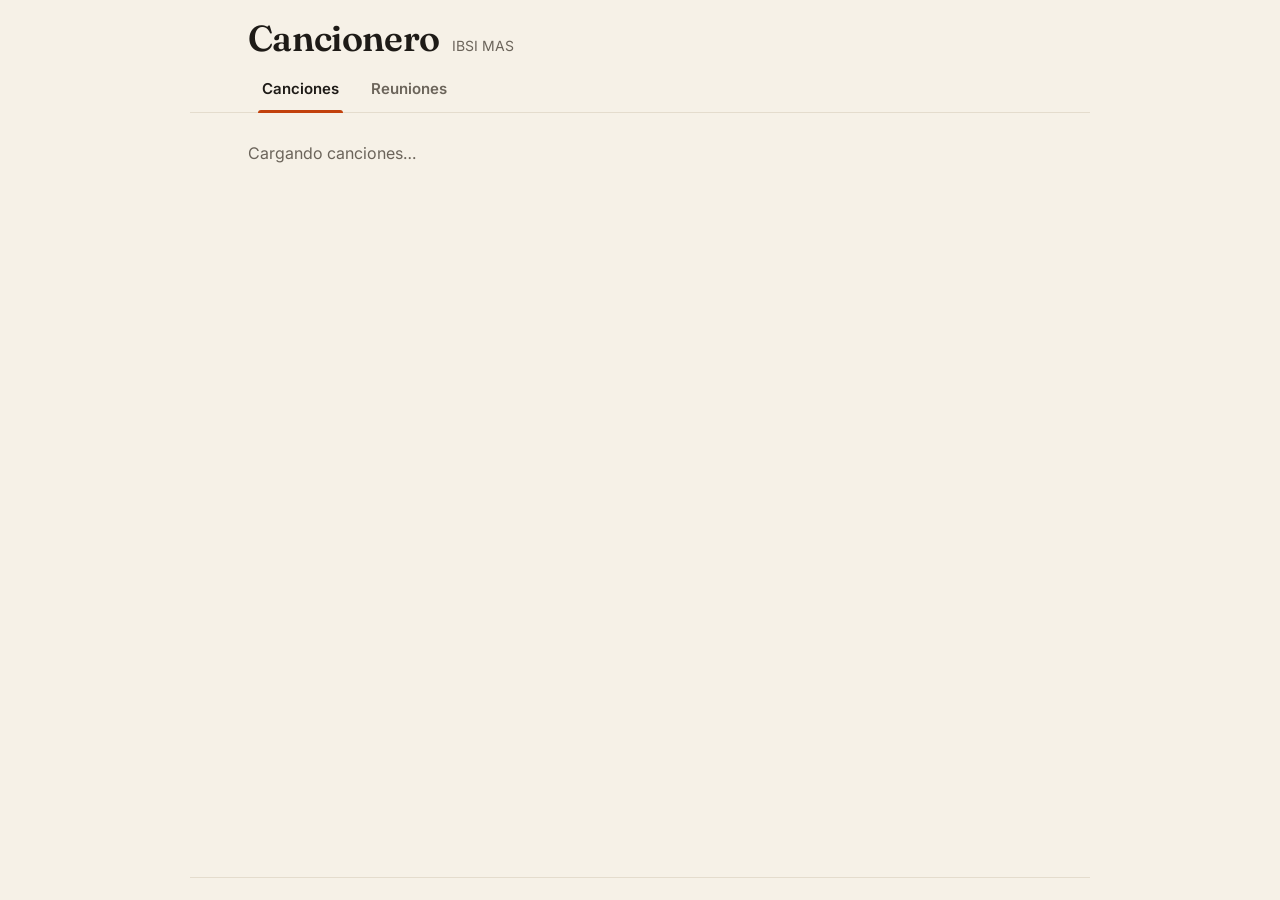
==== index.html @ 76db115d "UI del cancionero: canciones, hoja músico/cantante, reuniones, edición y partes con animaciones Co-A" ====
<!DOCTYPE html>
<html lang="es">
<head>
<meta charset="utf-8">
<meta name="viewport" content="width=device-width,initial-scale=1,viewport-fit=cover">
<title>Cancionero</title>
<meta name="description" content="Letras, acordes y reuniones del ministerio de alabanza.">
<meta name="theme-color" content="#f6f1e7" media="(prefers-color-scheme: light)">
<meta name="theme-color" content="#121722" media="(prefers-color-scheme: dark)">
<link rel="manifest" href="manifest.webmanifest">
<link rel="icon" href="icons/icon.svg" type="image/svg+xml">
<link rel="apple-touch-icon" href="icons/icon-192.png">
<link rel="preconnect" href="https://fonts.googleapis.com">
<link rel="preconnect" href="https://fonts.gstatic.com" crossorigin>
<link href="https://fonts.googleapis.com/css2?family=Fraunces:opsz,wght@9..144,500;9..144,600&family=Inter:wght@400;500;600;700&family=JetBrains+Mono:wght@500;700&display=swap" rel="stylesheet">
<link rel="stylesheet" href="css/app.css">
</head>
<body data-screen="c">
<header class="top">
  <h1>Cancionero</h1>
  <span class="church">IBSI MAS</span>
</header>
<nav class="tabs" id="tabs" aria-label="Secciones">
  <button type="button" data-t="c" class="on">Canciones</button>
  <button type="button" data-t="r">Reuniones</button>
</nav>
<main id="app" aria-live="polite"><p class="loading">Cargando canciones…</p></main>
<footer class="status" id="status" role="status"></footer>
<div class="toast" id="toast" role="alert" hidden></div>
<script type="module" src="js/app.js"></script>
</body>
</html>
---- css/app.css ----
/* Cancionero — papel cálido / noche azul tinta.
   Acordes en azul, secciones en naranja. Fraunces títulos, Inter texto, JetBrains Mono para tonos y cifrados.
   Elemento distintivo: el "sello de tono" de la cabecera, como el recuadro de tonalidad de la hoja del atril. */
:root {
  color-scheme: light;
  --bg: #f6f1e7; --card: #fffdf8; --ink: #1e1b17; --mute: #6b645a; --line: #e4dccd;
  --ch: #1f4fbf; --ch-soft: #e3eafb; --acc: #c2410c; --acc-soft: #fbe7dc; --danger: #b42318;
  --r-sm: 8px; --r: 12px;
  --gut: max(4.5vw, 16px);
  --ease: cubic-bezier(.2, .7, .2, 1);
}
@media (prefers-color-scheme: dark) {
  :root:not([data-theme="light"]) {
    color-scheme: dark;
    --bg: #121722; --card: #1a2130; --ink: #ebe6dc; --mute: #9aa3b2; --line: #2a3346;
    --ch: #86b4ff; --ch-soft: #1f2b45; --acc: #ff9a5c; --acc-soft: #3a2619; --danger: #ff6b5e;
  }
}
:root[data-theme="dark"] {
  color-scheme: dark;
  --bg: #121722; --card: #1a2130; --ink: #ebe6dc; --mute: #9aa3b2; --line: #2a3346;
  --ch: #86b4ff; --ch-soft: #1f2b45; --acc: #ff9a5c; --acc-soft: #3a2619; --danger: #ff6b5e;
}

* { box-sizing: border-box; min-width: 0; }
html { -webkit-text-size-adjust: 100%; }
body { margin: 0; background: var(--bg); color: var(--ink); font: 16px/1.5 Inter, system-ui, sans-serif; overflow-x: clip; min-height: 100dvh; display: flex; flex-direction: column; }
[hidden] { display: none !important; }
button, input, select { font: inherit; color: inherit; }
button { cursor: pointer; }
button:disabled { opacity: .38; cursor: default; }
:focus-visible { outline: 3px solid var(--acc); outline-offset: 2px; border-radius: 4px; }

/* ---------- Encabezado y pestañas ---------- */
.top { display: flex; align-items: baseline; gap: 12px; padding: 20px var(--gut) 4px; max-width: 900px; width: 100%; margin: 0 auto; }
.top h1 { font: 600 clamp(26px, 5vw, 36px)/1.05 Fraunces, Georgia, serif; margin: 0; letter-spacing: -.01em; }
.church { color: var(--mute); font-size: 14px; }
body:not([data-screen="c"]):not([data-screen="r"]) .top { display: none; }

.tabs { display: flex; gap: 4px; padding: 0 var(--gut); max-width: 900px; width: 100%; margin: 4px auto 0; border-bottom: 1px solid var(--line); view-transition-name: tabs; }
.tabs button { position: relative; font-weight: 600; font-size: 15px; padding: 12px 14px; min-height: 44px; border: 0; background: none; color: var(--mute); }
.tabs button::after { content: ""; position: absolute; left: 10px; right: 10px; bottom: -1px; height: 3px; border-radius: 3px 3px 0 0; background: var(--acc); transform: scaleX(0); transition: transform .22s var(--ease); }
.tabs button.on { color: var(--ink); }
.tabs button.on::after { transform: scaleX(1); }

main { flex: 1; width: 100%; max-width: 900px; margin: 0 auto; padding: 12px var(--gut) 40px; view-transition-name: main; }
.loading { color: var(--mute); }

/* ---------- Listas ---------- */
.searchbox { position: sticky; top: 0; z-index: 2; padding: 8px 0; background: var(--bg); }
input[type=search] { width: 100%; font-size: 16px; padding: 12px 14px; border: 1px solid var(--line); border-radius: 10px; background: var(--card); }
input[type=search]::placeholder { color: var(--mute); }
.list { list-style: none; padding: 0; margin: 8px 0; }
.row { all: unset; box-sizing: border-box; cursor: pointer; display: flex; align-items: center; gap: 12px; width: 100%; padding: 13px 4px; min-height: 56px; border-bottom: 1px solid var(--line); transition: background-color .15s; }
.row:hover { background: color-mix(in srgb, var(--card) 70%, transparent); }
.row:focus-visible { outline: 3px solid var(--acc); outline-offset: -3px; }
.row-main { flex: 1; display: grid; }
.row b { font-weight: 600; }
.row small { color: var(--mute); font-size: 13px; overflow: hidden; text-overflow: ellipsis; white-space: nowrap; }
.key { font: 700 15px "JetBrains Mono", ui-monospace, monospace; color: var(--ch); white-space: nowrap; }
.key.date { font-weight: 500; font-size: 13.5px; color: var(--mute); }
.num { flex: none; display: inline-grid; place-items: center; width: 26px; height: 26px; border-radius: 50%; background: var(--acc-soft); color: var(--acc); font: 700 13px Inter, sans-serif; margin-right: 8px; }
.empty { color: var(--mute); padding: 16px 4px; }
.note, .hint { color: var(--mute); font-size: 13px; }
.note { margin-top: 24px; }

/* ---------- Cabecera de canción y sello de tono ---------- */
.back { display: inline-flex; align-items: center; min-height: 44px; color: var(--acc); font-weight: 600; text-decoration: none; }
.songhead { display: flex; align-items: flex-start; gap: 16px; justify-content: space-between; margin: 2px 0 12px; }
.title { font: 600 clamp(24px, 4.6vw, 34px)/1.1 Fraunces, Georgia, serif; margin: 4px 0 4px; letter-spacing: -.01em; text-wrap: balance; }
.meta { color: var(--mute); font-size: 14px; margin: 0 0 4px; }
.meta b { color: var(--ink); font-weight: 600; }
.stamp { flex: none; display: grid; justify-items: center; align-content: center; min-width: 64px; padding: 6px 10px 5px; border: 2px solid var(--ch); border-radius: 10px; color: var(--ch); background: var(--ch-soft); view-transition-name: stamp; }
.stamp-k { font: 600 30px/1 Fraunces, Georgia, serif; font-variant-numeric: lining-nums; }
.stamp-l { font-size: 11px; font-weight: 600; margin-top: 2px; opacity: .85; }

.ask { margin: 18px 0 6px; font-weight: 500; }
.mode { display: grid; grid-template-columns: 1fr 1fr; gap: 12px; margin: 8px 0 18px; }
.mode button { display: grid; gap: 4px; text-align: left; padding: 20px 16px; min-height: 92px; border-radius: var(--r); border: 1px solid var(--line); background: var(--card); transition: border-color .15s, transform .12s var(--ease); }
.mode button:hover { border-color: var(--acc); }
.mode button:active { transform: scale(.98); }
.mode-t { font: 600 20px Fraunces, Georgia, serif; }
.mode small { color: var(--mute); font-size: 13px; }

.hist { display: grid; gap: 6px; padding: 12px 14px; background: var(--card); border: 1px solid var(--line); border-radius: 10px; font-size: 15px; }
.hist.empty { color: var(--mute); font-size: 14px; }
.hist-row > span:first-child, .hist label > span { color: var(--mute); font-size: 13px; margin-right: 6px; }
.hist .pp { display: flex; flex-wrap: wrap; gap: 8px; align-items: center; padding-top: 8px; border-top: 1px solid var(--line); }
.hist select { padding: 8px; border: 1px solid var(--line); border-radius: var(--r-sm); background: var(--bg); min-height: 40px; }
.kc { color: var(--ch); font-family: "JetBrains Mono", monospace; }
.sub { color: var(--mute); font-size: 13px; }

/* ---------- Controles compactos (una fila, no fijos) ---------- */
.ctl { display: flex; gap: 3px; align-items: center; flex-wrap: nowrap; overflow-x: auto; margin: 0 0 14px; padding: 2px 0; scrollbar-width: none; }
.ctl::-webkit-scrollbar { display: none; }
.ctl button { flex: none; font-weight: 600; font-size: 12.5px; height: 36px; min-width: 34px; padding: 0 6px; border-radius: var(--r-sm); border: 1px solid var(--line); background: var(--card); transition: background-color .12s, transform .1s; }
.ctl button:active:not(:disabled) { transform: scale(.94); background: var(--ch-soft); }
.ctl .now { flex: none; font: 700 15px "JetBrains Mono", monospace; color: var(--ch); min-width: 32px; text-align: center; }
.ctl .sp { flex: 1 0 2px; }

/* ---------- Hoja ---------- */
.lines { font-family: "JetBrains Mono", ui-monospace, monospace; font-size: var(--fs, 16px); line-height: 1.35; overflow-x: auto; padding-bottom: 8px; }
.lines div { white-space: pre; min-height: 1.35em; }
.lines .ch, .lines .mix { color: var(--ch); font-weight: 700; }
.lines .pair { white-space: normal; display: flex; flex-wrap: nowrap; align-items: flex-end; font-family: Inter, system-ui, sans-serif; margin-bottom: .15em; }
.lines.wrap .pair { flex-wrap: wrap; }
.lines .w { display: inline-flex; align-items: flex-end; white-space: pre; }
.lines .sg { display: inline-flex; flex-direction: column; white-space: pre; }
.lines .sg b { color: var(--ch); font-weight: 700; min-height: 1.3em; font-size: .95em; width: 0; overflow: visible; white-space: nowrap; }
.lines .sg > span { min-height: 1.35em; }
.lines .mix.at { font-family: Inter, system-ui, sans-serif; white-space: pre-wrap; }
.lines .sec { font-family: Inter, sans-serif; font-weight: 600; color: var(--acc); margin-top: .8em; font-size: .85em; }
.lines .sec:first-child { margin-top: 0; }
.lines .gap { min-height: .4em; }
.lines.singer { font-family: Inter, system-ui, sans-serif; line-height: 1.5; }
.lines.singer div { white-space: pre-wrap; }
.lines.singer .sec { font-size: .7em; margin-top: 1em; }
.lines.singer.measure div { white-space: pre; width: max-content; }

/* Anterior / Siguiente */
.snav { display: grid; grid-template-columns: 1fr 1fr; gap: 10px; margin: 32px 0 8px; }
.snav button { display: grid; gap: 2px; align-content: center; text-align: left; padding: 14px; min-height: 72px; border-radius: var(--r); border: 1px solid var(--line); background: var(--card); font-weight: 600; transition: transform .12s var(--ease), border-color .15s; }
.snav button:active { transform: scale(.98); }
.snav small { font-size: 13px; font-weight: 500; color: var(--mute); }
.snav .nx { text-align: right; border-color: var(--acc); }
.snav .nx small { color: var(--acc); }

/* ---------- Botones y formularios ---------- */
.primary { font-weight: 600; font-size: 15px; min-height: 44px; padding: 0 18px; border-radius: 10px; border: 0; background: var(--acc); color: #fff; margin: 12px 0; transition: transform .1s, filter .15s; }
:root[data-theme="dark"] .primary { color: #1a1206; }
@media (prefers-color-scheme: dark) { :root:not([data-theme="light"]) .primary { color: #1a1206; } }
.primary:active { transform: scale(.98); }
.danger { font-weight: 600; font-size: 14px; min-height: 40px; padding: 0 12px; border-radius: var(--r-sm); border: 0; background: var(--danger); color: #fff; }
.err { color: var(--danger); font-size: 14px; margin: 0; }
.err:empty { display: none; }

.form { display: grid; gap: 12px; max-width: 480px; margin: 14px 0; }
.form label { display: grid; gap: 4px; font-size: 14px; color: var(--mute); }
.form input, .form select, .edr select { font-size: 16px; padding: 10px; min-height: 44px; border: 1px solid var(--line); border-radius: var(--r-sm); background: var(--card); color: var(--ink); }
.form > button:not(.primary) { font-weight: 600; font-size: 14px; min-height: 44px; border-radius: var(--r-sm); border: 1px solid var(--line); background: var(--card); }
.newp { display: flex; gap: 4px; align-items: center; }
.newp input { font-size: 16px; padding: 9px; min-height: 44px; border: 1px solid var(--line); border-radius: var(--r-sm); background: var(--card); width: 160px; }
.newp button { font-weight: 600; font-size: 13px; height: 44px; min-width: 44px; border-radius: var(--r-sm); border: 1px solid var(--line); background: var(--card); }

.askf { display: flex; gap: 8px; flex-wrap: wrap; align-items: center; margin: 4px 0 10px; padding: 10px 12px; border: 1px solid var(--line); border-radius: 10px; background: var(--card); }
.askf input { font-size: 16px; padding: 8px 10px; min-height: 40px; border: 1px solid var(--line); border-radius: var(--r-sm); background: var(--bg); width: 170px; letter-spacing: .3em; }
.askf .primary { margin: 0; min-height: 40px; }
.askf button:not(.primary):not(.danger) { font-weight: 600; font-size: 14px; min-height: 40px; padding: 0 12px; border-radius: var(--r-sm); border: 1px solid var(--line); background: var(--bg); }
.askf.confirm { border-color: var(--danger); }

/* ---------- Edición ---------- */
.list li.ed { padding: 12px 4px; border-bottom: 1px solid var(--line); }
.edh { display: flex; justify-content: space-between; align-items: center; gap: 8px; }
.edh > b { display: flex; align-items: center; }
.tools { flex: none; display: flex; align-items: center; gap: 3px; }
.tools button { font-weight: 600; font-size: 13px; height: 36px; min-width: 36px; padding: 0 6px; border-radius: var(--r-sm); border: 1px solid var(--line); background: var(--card); }
.repc { display: inline-flex; align-items: center; margin-right: 4px; }
.rep { display: inline-block; min-width: 30px; text-align: center; font-weight: 700; font-size: 14px; color: var(--ch); }
.edr { display: flex; gap: 10px; flex-wrap: wrap; align-items: end; margin-top: 8px; }
.edr label { display: grid; gap: 2px; font-size: 12px; color: var(--mute); }
.edr > button { font-weight: 600; font-size: 14px; min-height: 44px; padding: 0 12px; border-radius: var(--r-sm); border: 1px solid var(--line); background: var(--card); }
.sugg { margin: -6px 0 0; border: 1px solid var(--line); border-radius: 10px; background: var(--card); padding: 0 10px; }
.sugg:empty { display: none; }
.sugg li:last-child .row { border-bottom: 0; }

.pv { all: unset; box-sizing: border-box; cursor: pointer; display: grid; gap: 2px; flex: 1; min-height: 40px; padding: 2px 0; }
.pv small { color: var(--mute); font-size: 13px; white-space: nowrap; overflow: hidden; text-overflow: ellipsis; }
.pv b::after { content: " ▾"; color: var(--mute); font-size: .8em; display: inline-block; transition: transform .2s var(--ease); }
li.open .pv b::after { transform: rotate(180deg); }
.pvb { overflow: hidden; }
.pvb-in { margin-top: 8px; padding: 8px 10px; border-left: 3px solid var(--acc); background: var(--card); border-radius: 0 8px 8px 0; font-size: 14px; line-height: 1.45; }
@media (max-width: 520px) {
  .parts .edh { flex-wrap: wrap; }
  .parts .pv { flex-basis: 100%; }
  .parts .tools { width: 100%; justify-content: flex-end; }
}

/* ---------- Línea de estado ---------- */
.status { display: flex; align-items: center; gap: 8px; flex-wrap: wrap; width: 100%; max-width: 900px; margin: 0 auto; padding: 10px var(--gut) calc(12px + env(safe-area-inset-bottom)); color: var(--mute); font-size: 13px; border-top: 1px solid var(--line); }
.status .dot { width: 8px; height: 8px; border-radius: 50%; background: #2f9e5b; }
.status[data-online="false"] .dot { background: var(--acc); }
.status button { font-weight: 600; font-size: 13px; min-height: 34px; padding: 0 10px; border-radius: var(--r-sm); border: 1px solid var(--line); background: var(--card); }
.status .demo { margin-left: auto; padding: 2px 8px; border-radius: 99px; background: var(--acc-soft); color: var(--acc); font-weight: 600; font-size: 12px; }

.toast { position: fixed; left: 50%; bottom: calc(20px + env(safe-area-inset-bottom)); transform: translateX(-50%); max-width: calc(100% - 32px); padding: 10px 16px; border-radius: 10px; background: var(--ink); color: var(--bg); font-size: 14px; z-index: 10; }

/* ---------- Transiciones entre pantallas ---------- */
@keyframes in-fwd  { from { opacity: 0; transform: translateX(24px); } }
@keyframes out-fwd { to   { opacity: 0; transform: translateX(-24px); } }
@keyframes in-back { from { opacity: 0; transform: translateX(-24px); } }
@keyframes out-back{ to   { opacity: 0; transform: translateX(24px); } }
::view-transition-old(main) { animation: out-fwd .16s ease-in both; }
::view-transition-new(main) { animation: in-fwd .26s var(--ease) both; }
:root[data-dir="back"]::view-transition-old(main) { animation-name: out-back; }
:root[data-dir="back"]::view-transition-new(main) { animation-name: in-back; }
::view-transition-group(stamp) { animation-duration: .3s; animation-timing-function: var(--ease); }

@media (prefers-reduced-motion: reduce) {
  *, *::before, *::after { transition: none !important; animation: none !important; }
  ::view-transition-group(*), ::view-transition-old(*), ::view-transition-new(*) { animation: none !important; }
}
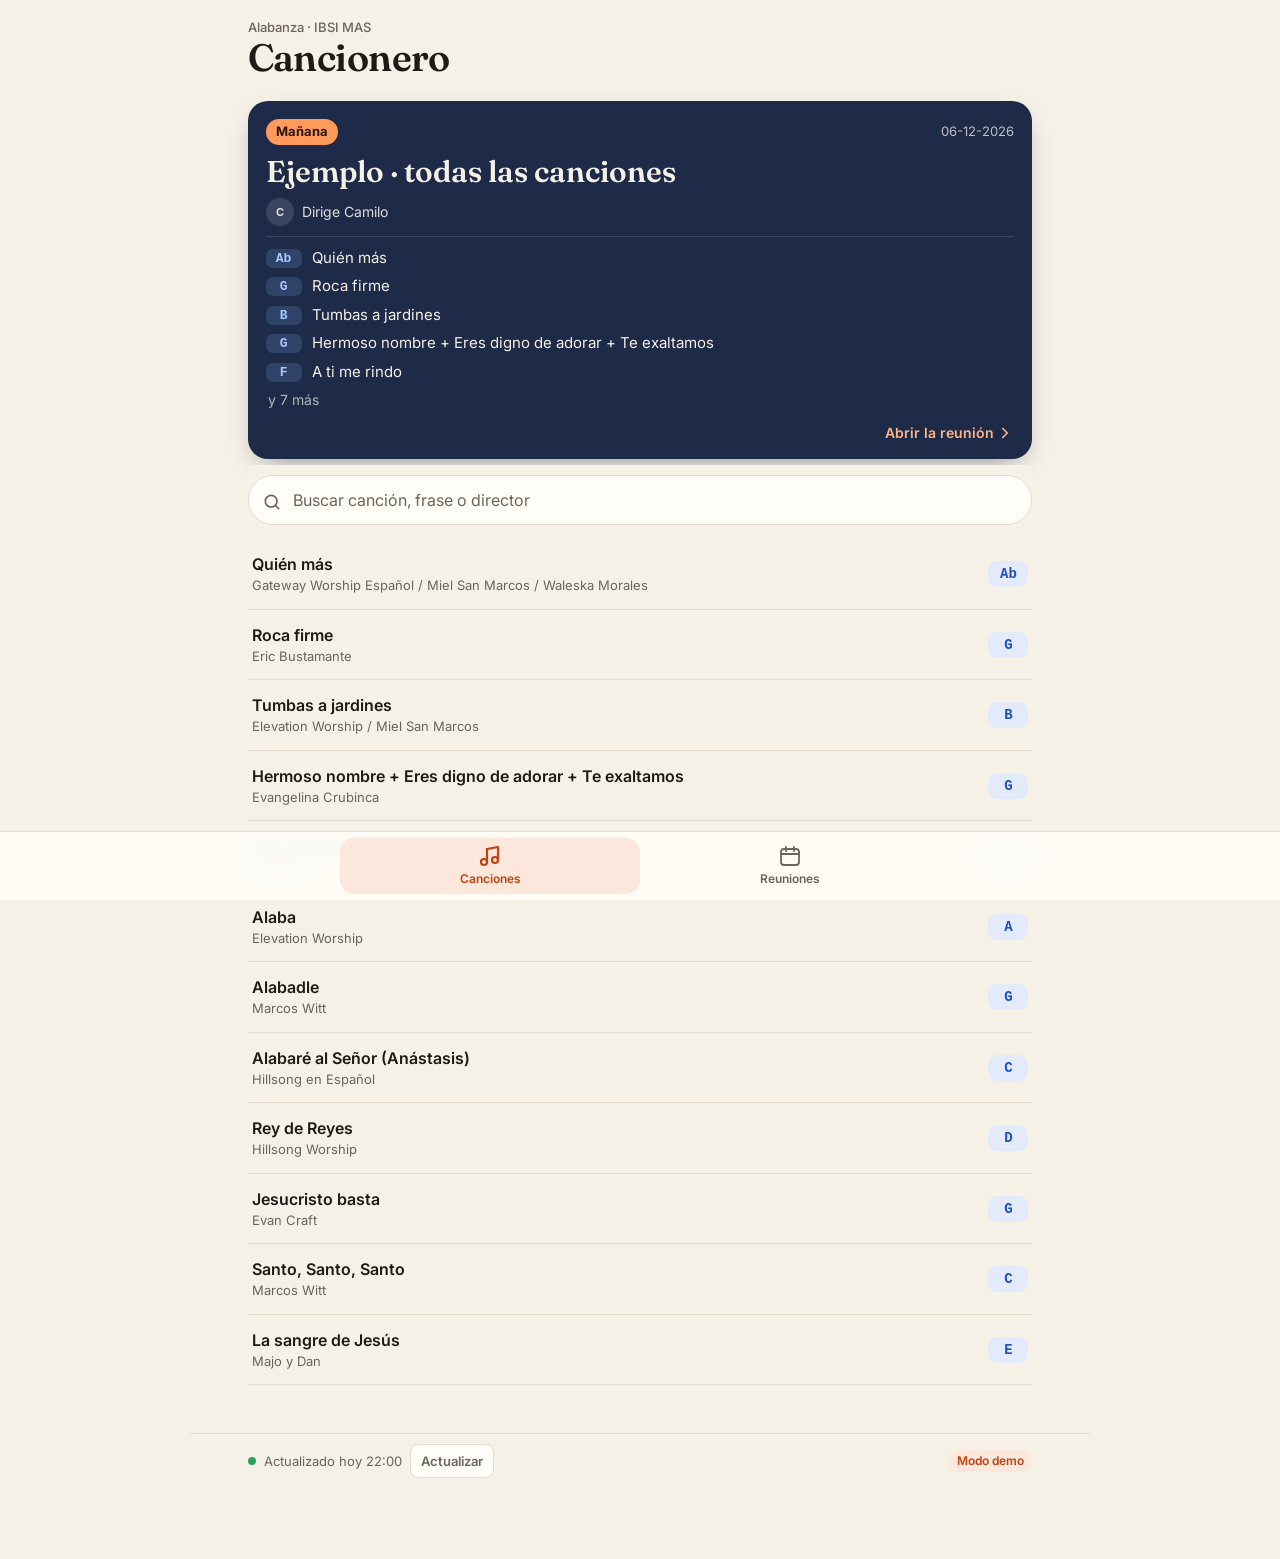
==== commit 7fee1ac0: "Diseño más de app: próximo culto destacado, barra inferior, reuniones tipo calendario y modos con íc" ====
--- a/index.html
+++ b/index.html
@@ -17,15 +17,15 @@
 </head>
 <body data-screen="c">
 <header class="top">
-  <h1>Cancionero</h1>
-  <span class="church">IBSI MAS</span>
+  <h1 id="toptitle">Cancionero</h1>
+  <span class="church">Alabanza · IBSI MAS</span>
 </header>
-<nav class="tabs" id="tabs" aria-label="Secciones">
-  <button type="button" data-t="c" class="on">Canciones</button>
-  <button type="button" data-t="r">Reuniones</button>
-</nav>
 <main id="app" aria-live="polite"><p class="loading">Cargando canciones…</p></main>
 <footer class="status" id="status" role="status"></footer>
+<nav class="tabs" id="tabs" aria-label="Secciones">
+  <button type="button" data-t="c" class="on"><svg viewBox="0 0 24 24" aria-hidden="true"><path d="M9 18V5l11-2v13"/><circle cx="6" cy="18" r="3"/><circle cx="17" cy="16" r="3"/></svg><span>Canciones</span></button>
+  <button type="button" data-t="r"><svg viewBox="0 0 24 24" aria-hidden="true"><rect x="3" y="5" width="18" height="16" rx="3"/><path d="M3 10h18M8 3v4M16 3v4"/></svg><span>Reuniones</span></button>
+</nav>
 <div class="toast" id="toast" role="alert" hidden></div>
 <script type="module" src="js/app.js"></script>
 </body>
--- a/css/app.css
+++ b/css/app.css
@@ -32,22 +32,44 @@
 :focus-visible { outline: 3px solid var(--acc); outline-offset: 2px; border-radius: 4px; }
 
 /* ---------- Encabezado y pestañas ---------- */
-.top { display: flex; align-items: baseline; gap: 12px; padding: 20px var(--gut) 4px; max-width: 900px; width: 100%; margin: 0 auto; }
-.top h1 { font: 600 clamp(26px, 5vw, 36px)/1.05 Fraunces, Georgia, serif; margin: 0; letter-spacing: -.01em; }
-.church { color: var(--mute); font-size: 14px; }
+.top { display: flex; flex-direction: column; gap: 0; padding: calc(18px + env(safe-area-inset-top)) var(--gut) 2px; max-width: 900px; width: 100%; margin: 0 auto; }
+.top h1 { font: 600 clamp(28px, 6vw, 38px)/1.05 Fraunces, Georgia, serif; margin: 0; letter-spacing: -.015em; }
+.church { color: var(--mute); font-size: 13px; order: -1; font-weight: 500; }
 body:not([data-screen="c"]):not([data-screen="r"]) .top { display: none; }
 
-.tabs { display: flex; gap: 4px; padding: 0 var(--gut); max-width: 900px; width: 100%; margin: 4px auto 0; border-bottom: 1px solid var(--line); view-transition-name: tabs; }
-.tabs button { position: relative; font-weight: 600; font-size: 15px; padding: 12px 14px; min-height: 44px; border: 0; background: none; color: var(--mute); }
-.tabs button::after { content: ""; position: absolute; left: 10px; right: 10px; bottom: -1px; height: 3px; border-radius: 3px 3px 0 0; background: var(--acc); transform: scaleX(0); transition: transform .22s var(--ease); }
-.tabs button.on { color: var(--ink); }
-.tabs button.on::after { transform: scaleX(1); }
+/* Barra inferior, al alcance del pulgar */
+.tabs { position: sticky; bottom: 0; z-index: 5; order: 10; display: grid; grid-template-columns: 1fr 1fr; width: 100%; padding: 6px max(var(--gut), calc(50% - 300px)) calc(6px + env(safe-area-inset-bottom)); background: color-mix(in srgb, var(--card) 92%, transparent); backdrop-filter: blur(10px); -webkit-backdrop-filter: blur(10px); border-top: 1px solid var(--line); view-transition-name: tabs; }
+.tabs button { display: grid; justify-items: center; gap: 2px; font-weight: 600; font-size: 12px; padding: 6px 4px; min-height: 52px; border: 0; border-radius: 14px; background: none; color: var(--mute); transition: color .15s, background-color .2s; }
+.tabs svg { width: 24px; height: 24px; fill: none; stroke: currentColor; stroke-width: 1.8; stroke-linecap: round; stroke-linejoin: round; }
+.tabs button.on { color: var(--acc); background: var(--acc-soft); }
+.tabs button.on svg { stroke-width: 2.2; }
 
 main { flex: 1; width: 100%; max-width: 900px; margin: 0 auto; padding: 12px var(--gut) 40px; view-transition-name: main; }
 .loading { color: var(--mute); }
 
+/* ---------- Próxima reunión (lo primero que ve la banda) ---------- */
+.next { all: unset; box-sizing: border-box; cursor: pointer; display: grid; gap: 10px; width: 100%; margin: 10px 0 6px; padding: 18px 18px 16px; border-radius: 20px; background: #1d2a48; color: #f6f1e7; box-shadow: 0 10px 28px -14px rgba(29, 42, 72, .7); transition: transform .15s var(--ease); }
+:root[data-theme="dark"] .next { background: #24345a; }
+@media (prefers-color-scheme: dark) { :root:not([data-theme="light"]) .next { background: #24345a; } }
+.next:active { transform: scale(.985); }
+.next:focus-visible { outline: 3px solid var(--acc); outline-offset: 3px; }
+.next-top { display: flex; justify-content: space-between; align-items: center; }
+.next-when { padding: 3px 10px; border-radius: 99px; background: #ff9a5c; color: #2a1406; font-weight: 700; font-size: 13px; }
+.next-date { font-size: 13px; opacity: .75; }
+.next-name { font: 600 clamp(24px, 6vw, 30px)/1.1 Fraunces, Georgia, serif; }
+.next-who { display: flex; align-items: center; gap: 8px; font-size: 14px; opacity: .9; }
+.next .av { background: rgba(255, 255, 255, .14); color: #f6f1e7; }
+.next-songs { display: grid; gap: 6px; padding: 10px 0 2px; border-top: 1px solid rgba(255, 255, 255, .14); }
+.next-songs span { display: flex; align-items: center; gap: 10px; font-size: 15px; }
+.next-songs i { font: normal 700 13px "JetBrains Mono", monospace; min-width: 36px; text-align: center; padding: 2px 6px; border-radius: 7px; background: rgba(134, 180, 255, .18); color: #a9c8ff; }
+.next-songs .more { opacity: .7; font-size: 14px; padding-left: 2px; }
+.next-go { display: flex; align-items: center; justify-content: flex-end; gap: 2px; font-weight: 600; font-size: 14px; color: #ffb488; }
+.next-go svg { width: 18px; height: 18px; fill: none; stroke: currentColor; stroke-width: 2.2; stroke-linecap: round; stroke-linejoin: round; }
+
 /* ---------- Listas ---------- */
-.searchbox { position: sticky; top: 0; z-index: 2; padding: 8px 0; background: var(--bg); }
+.searchbox { position: sticky; top: 0; z-index: 2; padding: 10px 0 6px; background: var(--bg); }
+.searchbox svg { position: absolute; left: 14px; top: 50%; translate: 0 -30%; width: 20px; height: 20px; fill: none; stroke: var(--mute); stroke-width: 2; stroke-linecap: round; pointer-events: none; }
+.searchbox input[type=search] { padding-left: 44px; border-radius: 99px; min-height: 48px; }
 input[type=search] { width: 100%; font-size: 16px; padding: 12px 14px; border: 1px solid var(--line); border-radius: 10px; background: var(--card); }
 input[type=search]::placeholder { color: var(--mute); }
 .list { list-style: none; padding: 0; margin: 8px 0; }
@@ -57,8 +79,15 @@
 .row-main { flex: 1; display: grid; }
 .row b { font-weight: 600; }
 .row small { color: var(--mute); font-size: 13px; overflow: hidden; text-overflow: ellipsis; white-space: nowrap; }
-.key { font: 700 15px "JetBrains Mono", ui-monospace, monospace; color: var(--ch); white-space: nowrap; }
-.key.date { font-weight: 500; font-size: 13.5px; color: var(--mute); }
+.key { font: 700 14px "JetBrains Mono", ui-monospace, monospace; color: var(--ch); white-space: nowrap; min-width: 40px; text-align: center; padding: 5px 8px; border-radius: 9px; background: var(--ch-soft); }
+.row > svg { flex: none; width: 20px; height: 20px; fill: none; stroke: var(--mute); stroke-width: 2; stroke-linecap: round; stroke-linejoin: round; }
+.group { font: 600 18px Fraunces, Georgia, serif; margin: 22px 0 0; }
+.dblock { flex: none; display: grid; justify-items: center; align-content: center; width: 52px; height: 56px; border-radius: 12px; background: var(--card); border: 1px solid var(--line); line-height: 1; }
+.dblock b { font: 600 22px Fraunces, Georgia, serif; }
+.dblock small { font-size: 12px; color: var(--acc); font-weight: 700; margin-top: 3px; white-space: normal; }
+.av { flex: none; display: inline-grid; place-items: center; width: 28px; height: 28px; border-radius: 50%; background: var(--acc-soft); color: var(--acc); font: 700 11px Inter, sans-serif; }
+.av.sm { width: 20px; height: 20px; font-size: 9.5px; margin-right: 6px; vertical-align: -5px; }
+.primary.wide { width: 100%; min-height: 52px; font-size: 16px; border-radius: 14px; }
 .num { flex: none; display: inline-grid; place-items: center; width: 26px; height: 26px; border-radius: 50%; background: var(--acc-soft); color: var(--acc); font: 700 13px Inter, sans-serif; margin-right: 8px; }
 .empty { color: var(--mute); padding: 16px 4px; }
 .note, .hint { color: var(--mute); font-size: 13px; }
@@ -76,7 +105,12 @@
 
 .ask { margin: 18px 0 6px; font-weight: 500; }
 .mode { display: grid; grid-template-columns: 1fr 1fr; gap: 12px; margin: 8px 0 18px; }
-.mode button { display: grid; gap: 4px; text-align: left; padding: 20px 16px; min-height: 92px; border-radius: var(--r); border: 1px solid var(--line); background: var(--card); transition: border-color .15s, transform .12s var(--ease); }
+.mode button { display: grid; gap: 4px; justify-items: start; text-align: left; padding: 18px 16px; min-height: 132px; border-radius: 18px; border: 1px solid var(--line); background: var(--card); transition: border-color .15s, transform .12s var(--ease); }
+.mode svg { width: 34px; height: 34px; padding: 7px; box-sizing: content-box; border-radius: 14px; fill: none; stroke-width: 1.8; stroke-linecap: round; stroke-linejoin: round; margin-bottom: 6px; }
+.mode [data-mode="c"] svg { stroke: var(--acc); background: var(--acc-soft); }
+.mode [data-mode="m"] svg { stroke: var(--ch); background: var(--ch-soft); }
+.modebtn { display: inline-flex; align-items: center; gap: 6px; }
+.modebtn svg { width: 18px; height: 18px; fill: none; stroke: currentColor; stroke-width: 2; stroke-linecap: round; stroke-linejoin: round; }
 .mode button:hover { border-color: var(--acc); }
 .mode button:active { transform: scale(.98); }
 .mode-t { font: 600 20px Fraunces, Georgia, serif; }
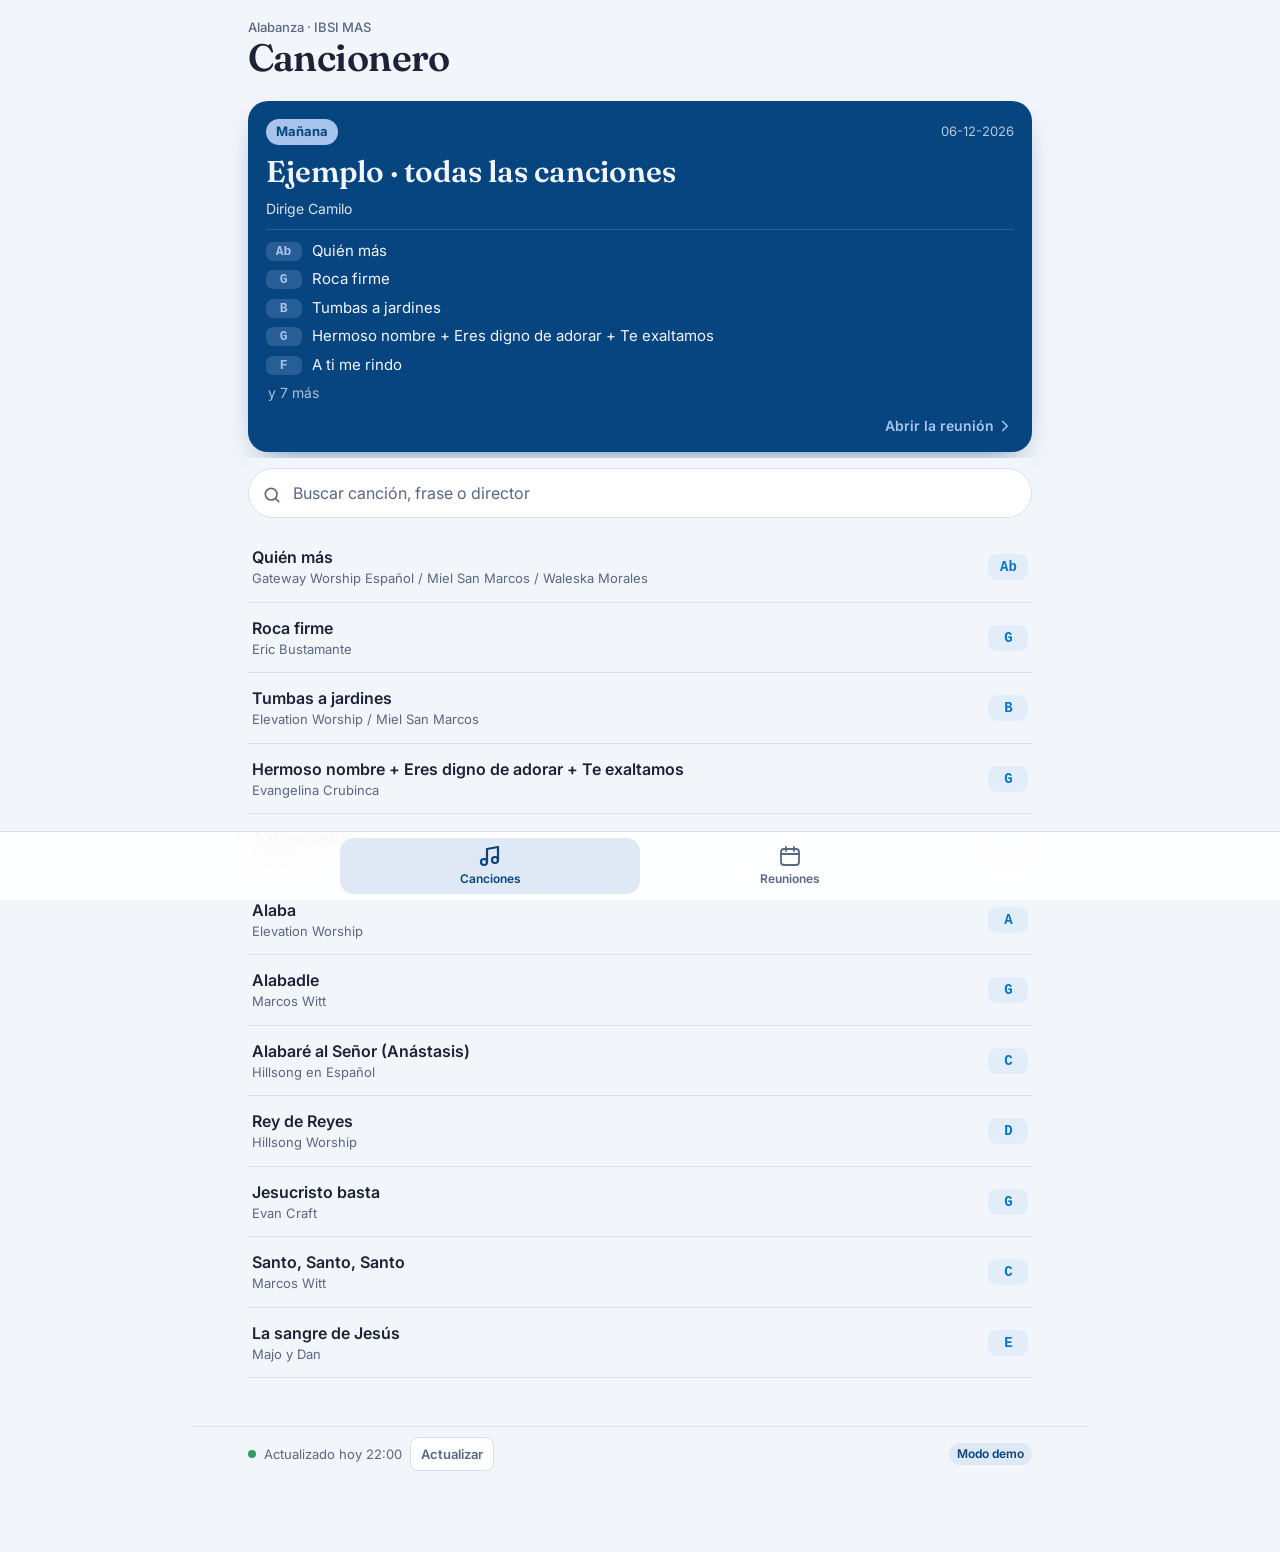
==== commit 17d11be6: "Paleta Sapphire nightfall, ícono de piano, sin iniciales y lista de canciones al tocar Agregar Co-Au" ====
--- a/index.html
+++ b/index.html
@@ -5,8 +5,8 @@
 <meta name="viewport" content="width=device-width,initial-scale=1,viewport-fit=cover">
 <title>Cancionero</title>
 <meta name="description" content="Letras, acordes y reuniones del ministerio de alabanza.">
-<meta name="theme-color" content="#f6f1e7" media="(prefers-color-scheme: light)">
-<meta name="theme-color" content="#121722" media="(prefers-color-scheme: dark)">
+<meta name="theme-color" content="#f2f5fa" media="(prefers-color-scheme: light)">
+<meta name="theme-color" content="#1c2031" media="(prefers-color-scheme: dark)">
 <link rel="manifest" href="manifest.webmanifest">
 <link rel="icon" href="icons/icon.svg" type="image/svg+xml">
 <link rel="apple-touch-icon" href="icons/icon-192.png">
--- a/css/app.css
+++ b/css/app.css
@@ -1,10 +1,11 @@
-/* Cancionero — papel cálido / noche azul tinta.
-   Acordes en azul, secciones en naranja. Fraunces títulos, Inter texto, JetBrains Mono para tonos y cifrados.
-   Elemento distintivo: el "sello de tono" de la cabecera, como el recuadro de tonalidad de la hoja del atril. */
+/* Cancionero — paleta "Sapphire nightfall": #0474C4 · #5379AE · #2C444C · #A8C4EC · #06457F · #262B40.
+   --acc es el azul principal (botones, pestaña activa, enlaces); --sec el naranja, solo para los títulos de sección.
+   Acordes en azul. Fraunces títulos, Inter texto, JetBrains Mono para tonos y cifrados. */
 :root {
   color-scheme: light;
-  --bg: #f6f1e7; --card: #fffdf8; --ink: #1e1b17; --mute: #6b645a; --line: #e4dccd;
-  --ch: #1f4fbf; --ch-soft: #e3eafb; --acc: #c2410c; --acc-soft: #fbe7dc; --danger: #b42318;
+  --bg: #f2f5fa; --card: #ffffff; --ink: #1d2236; --mute: #5a6782; --line: #d8e0ec;
+  --ch: #0474c4; --ch-soft: #e2edf9; --acc: #06457f; --acc-soft: #dfe8f5; --sec: #c2410c; --danger: #b42318;
+  --hero: #06457f; --hero-ink: #f2f5fa; --hero-chip: #a8c4ec;
   --r-sm: 8px; --r: 12px;
   --gut: max(4.5vw, 16px);
   --ease: cubic-bezier(.2, .7, .2, 1);
@@ -12,14 +13,16 @@
 @media (prefers-color-scheme: dark) {
   :root:not([data-theme="light"]) {
     color-scheme: dark;
-    --bg: #121722; --card: #1a2130; --ink: #ebe6dc; --mute: #9aa3b2; --line: #2a3346;
-    --ch: #86b4ff; --ch-soft: #1f2b45; --acc: #ff9a5c; --acc-soft: #3a2619; --danger: #ff6b5e;
+    --bg: #1c2031; --card: #262b40; --ink: #e8ecf5; --mute: #9aa6c0; --line: #353d58;
+    --ch: #a8c4ec; --ch-soft: #2d3a5c; --acc: #a8c4ec; --acc-soft: #2d3a5c; --sec: #ff9a5c; --danger: #ff6b5e;
+    --hero: #06457f; --hero-ink: #f2f5fa; --hero-chip: #a8c4ec;
   }
 }
 :root[data-theme="dark"] {
   color-scheme: dark;
-  --bg: #121722; --card: #1a2130; --ink: #ebe6dc; --mute: #9aa3b2; --line: #2a3346;
-  --ch: #86b4ff; --ch-soft: #1f2b45; --acc: #ff9a5c; --acc-soft: #3a2619; --danger: #ff6b5e;
+  --bg: #1c2031; --card: #262b40; --ink: #e8ecf5; --mute: #9aa6c0; --line: #353d58;
+  --ch: #a8c4ec; --ch-soft: #2d3a5c; --acc: #a8c4ec; --acc-soft: #2d3a5c; --sec: #ff9a5c; --danger: #ff6b5e;
+  --hero: #06457f; --hero-ink: #f2f5fa; --hero-chip: #a8c4ec;
 }
 
 * { box-sizing: border-box; min-width: 0; }
@@ -48,22 +51,19 @@
 .loading { color: var(--mute); }
 
 /* ---------- Próxima reunión (lo primero que ve la banda) ---------- */
-.next { all: unset; box-sizing: border-box; cursor: pointer; display: grid; gap: 10px; width: 100%; margin: 10px 0 6px; padding: 18px 18px 16px; border-radius: 20px; background: #1d2a48; color: #f6f1e7; box-shadow: 0 10px 28px -14px rgba(29, 42, 72, .7); transition: transform .15s var(--ease); }
-:root[data-theme="dark"] .next { background: #24345a; }
-@media (prefers-color-scheme: dark) { :root:not([data-theme="light"]) .next { background: #24345a; } }
+.next { all: unset; box-sizing: border-box; cursor: pointer; display: grid; gap: 10px; width: 100%; margin: 10px 0 6px; padding: 18px 18px 16px; border-radius: 20px; background: var(--hero); color: var(--hero-ink); box-shadow: 0 12px 30px -16px rgba(6, 69, 127, .8); transition: transform .15s var(--ease); }
 .next:active { transform: scale(.985); }
 .next:focus-visible { outline: 3px solid var(--acc); outline-offset: 3px; }
 .next-top { display: flex; justify-content: space-between; align-items: center; }
-.next-when { padding: 3px 10px; border-radius: 99px; background: #ff9a5c; color: #2a1406; font-weight: 700; font-size: 13px; }
+.next-when { padding: 3px 10px; border-radius: 99px; background: var(--hero-chip); color: #06457f; font-weight: 700; font-size: 13px; }
 .next-date { font-size: 13px; opacity: .75; }
 .next-name { font: 600 clamp(24px, 6vw, 30px)/1.1 Fraunces, Georgia, serif; }
 .next-who { display: flex; align-items: center; gap: 8px; font-size: 14px; opacity: .9; }
-.next .av { background: rgba(255, 255, 255, .14); color: #f6f1e7; }
 .next-songs { display: grid; gap: 6px; padding: 10px 0 2px; border-top: 1px solid rgba(255, 255, 255, .14); }
 .next-songs span { display: flex; align-items: center; gap: 10px; font-size: 15px; }
-.next-songs i { font: normal 700 13px "JetBrains Mono", monospace; min-width: 36px; text-align: center; padding: 2px 6px; border-radius: 7px; background: rgba(134, 180, 255, .18); color: #a9c8ff; }
+.next-songs i { font: normal 700 13px "JetBrains Mono", monospace; min-width: 36px; text-align: center; padding: 2px 6px; border-radius: 7px; background: rgba(168, 196, 236, .2); color: var(--hero-chip); }
 .next-songs .more { opacity: .7; font-size: 14px; padding-left: 2px; }
-.next-go { display: flex; align-items: center; justify-content: flex-end; gap: 2px; font-weight: 600; font-size: 14px; color: #ffb488; }
+.next-go { display: flex; align-items: center; justify-content: flex-end; gap: 2px; font-weight: 600; font-size: 14px; color: var(--hero-chip); }
 .next-go svg { width: 18px; height: 18px; fill: none; stroke: currentColor; stroke-width: 2.2; stroke-linecap: round; stroke-linejoin: round; }
 
 /* ---------- Listas ---------- */
@@ -143,7 +143,7 @@
 .lines .sg b { color: var(--ch); font-weight: 700; min-height: 1.3em; font-size: .95em; width: 0; overflow: visible; white-space: nowrap; }
 .lines .sg > span { min-height: 1.35em; }
 .lines .mix.at { font-family: Inter, system-ui, sans-serif; white-space: pre-wrap; }
-.lines .sec { font-family: Inter, sans-serif; font-weight: 600; color: var(--acc); margin-top: .8em; font-size: .85em; }
+.lines .sec { font-family: Inter, sans-serif; font-weight: 600; color: var(--sec); margin-top: .8em; font-size: .85em; }
 .lines .sec:first-child { margin-top: 0; }
 .lines .gap { min-height: .4em; }
 .lines.singer { font-family: Inter, system-ui, sans-serif; line-height: 1.5; }
@@ -161,8 +161,8 @@
 
 /* ---------- Botones y formularios ---------- */
 .primary { font-weight: 600; font-size: 15px; min-height: 44px; padding: 0 18px; border-radius: 10px; border: 0; background: var(--acc); color: #fff; margin: 12px 0; transition: transform .1s, filter .15s; }
-:root[data-theme="dark"] .primary { color: #1a1206; }
-@media (prefers-color-scheme: dark) { :root:not([data-theme="light"]) .primary { color: #1a1206; } }
+:root[data-theme="dark"] .primary { color: #1c2031; }
+@media (prefers-color-scheme: dark) { :root:not([data-theme="light"]) .primary { color: #1c2031; } }
 .primary:active { transform: scale(.98); }
 .danger { font-weight: 600; font-size: 14px; min-height: 40px; padding: 0 12px; border-radius: var(--r-sm); border: 0; background: var(--danger); color: #fff; }
 .err { color: var(--danger); font-size: 14px; margin: 0; }
@@ -202,7 +202,7 @@
 .pv b::after { content: " ▾"; color: var(--mute); font-size: .8em; display: inline-block; transition: transform .2s var(--ease); }
 li.open .pv b::after { transform: rotate(180deg); }
 .pvb { overflow: hidden; }
-.pvb-in { margin-top: 8px; padding: 8px 10px; border-left: 3px solid var(--acc); background: var(--card); border-radius: 0 8px 8px 0; font-size: 14px; line-height: 1.45; }
+.pvb-in { margin-top: 8px; padding: 8px 10px; border-left: 3px solid var(--sec); background: var(--card); border-radius: 0 8px 8px 0; font-size: 14px; line-height: 1.45; }
 @media (max-width: 520px) {
   .parts .edh { flex-wrap: wrap; }
   .parts .pv { flex-basis: 100%; }
@@ -212,7 +212,7 @@
 /* ---------- Línea de estado ---------- */
 .status { display: flex; align-items: center; gap: 8px; flex-wrap: wrap; width: 100%; max-width: 900px; margin: 0 auto; padding: 10px var(--gut) calc(12px + env(safe-area-inset-bottom)); color: var(--mute); font-size: 13px; border-top: 1px solid var(--line); }
 .status .dot { width: 8px; height: 8px; border-radius: 50%; background: #2f9e5b; }
-.status[data-online="false"] .dot { background: var(--acc); }
+.status[data-online="false"] .dot { background: var(--sec); }
 .status button { font-weight: 600; font-size: 13px; min-height: 34px; padding: 0 10px; border-radius: var(--r-sm); border: 1px solid var(--line); background: var(--card); }
 .status .demo { margin-left: auto; padding: 2px 8px; border-radius: 99px; background: var(--acc-soft); color: var(--acc); font-weight: 600; font-size: 12px; }
 
@@ -233,3 +233,10 @@
   *, *::before, *::after { transition: none !important; animation: none !important; }
   ::view-transition-group(*), ::view-transition-old(*), ::view-transition-new(*) { animation: none !important; }
 }
+
+/* Teclas negras del ícono de piano */
+svg .bk { fill: currentColor; stroke: none; }
+.mode svg .bk { fill: var(--ch); }
+.mode [data-mode="c"] svg .bk, .modebtn svg .bk { fill: currentColor; }
+/* Lista de canciones para agregar: desplegable con scroll */
+.sugg { max-height: min(55vh, 420px); overflow-y: auto; overscroll-behavior: contain; box-shadow: 0 12px 24px -18px rgba(6, 69, 127, .5); }
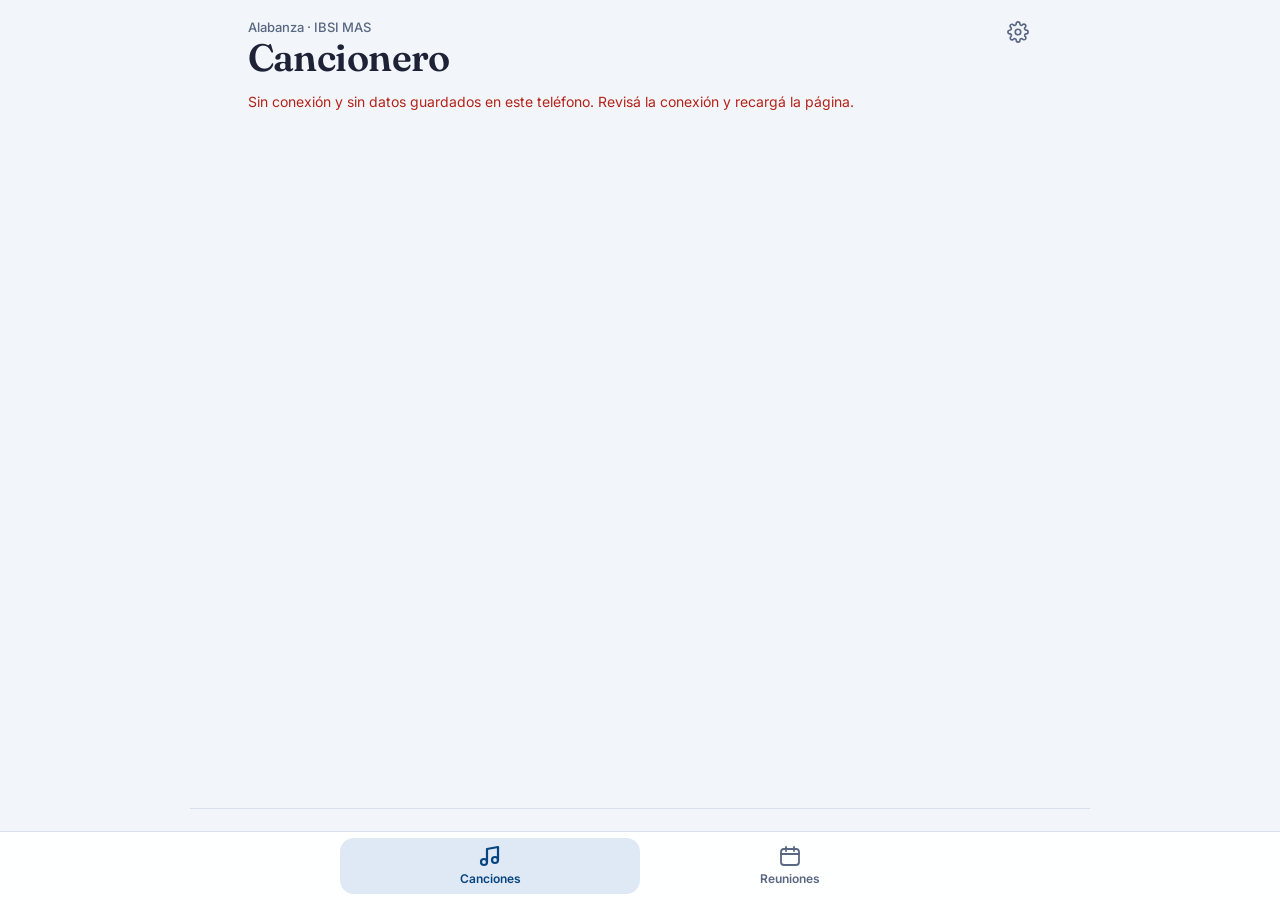
==== commit 0e545825: "Ajustes: engranaje en el encabezado, accesible desde el celular Co-Authored-By: Claude Opus 5.5 <nor" ====
--- a/index.html
+++ b/index.html
@@ -19,6 +19,7 @@
 <header class="top">
   <h1 id="toptitle">Cancionero</h1>
   <span class="church">Alabanza · IBSI MAS</span>
+  <a class="gear" href="#/ajustes" aria-label="Ajustes" title="Ajustes"><svg viewBox="0 0 24 24" aria-hidden="true"><circle cx="12" cy="12" r="3"/><path d="M19.4 15a1.7 1.7 0 0 0 .3 1.8l.1.1a2 2 0 1 1-2.8 2.8l-.1-.1a1.7 1.7 0 0 0-1.8-.3 1.7 1.7 0 0 0-1 1.5V21a2 2 0 1 1-4 0v-.1a1.7 1.7 0 0 0-1.1-1.5 1.7 1.7 0 0 0-1.8.3l-.1.1a2 2 0 1 1-2.8-2.8l.1-.1a1.7 1.7 0 0 0 .3-1.8 1.7 1.7 0 0 0-1.5-1H3a2 2 0 1 1 0-4h.1a1.7 1.7 0 0 0 1.5-1.1 1.7 1.7 0 0 0-.3-1.8l-.1-.1a2 2 0 1 1 2.8-2.8l.1.1a1.7 1.7 0 0 0 1.8.3H9a1.7 1.7 0 0 0 1-1.5V3a2 2 0 1 1 4 0v.1a1.7 1.7 0 0 0 1 1.5 1.7 1.7 0 0 0 1.8-.3l.1-.1a2 2 0 1 1 2.8 2.8l-.1.1a1.7 1.7 0 0 0-.3 1.8V9a1.7 1.7 0 0 0 1.5 1H21a2 2 0 1 1 0 4h-.1a1.7 1.7 0 0 0-1.5 1z"/></svg></a>
 </header>
 <main id="app" aria-live="polite"><p class="loading">Cargando canciones…</p></main>
 <footer class="status" id="status" role="status"></footer>
--- a/css/app.css
+++ b/css/app.css
@@ -37,7 +37,11 @@
 /* ---------- Encabezado y pestañas ---------- */
 .top { display: flex; flex-direction: column; gap: 0; padding: calc(18px + env(safe-area-inset-top)) var(--gut) 2px; max-width: 900px; width: 100%; margin: 0 auto; }
 .top h1 { font: 600 clamp(28px, 6vw, 38px)/1.05 Fraunces, Georgia, serif; margin: 0; letter-spacing: -.015em; }
-.church { color: var(--mute); font-size: 13px; order: -1; font-weight: 500; }
+.church { color: var(--mute); font-size: 13px; order: -1; font-weight: 500; padding-right: 48px; }
+.top { position: relative; }
+.gear { position: absolute; right: calc(var(--gut) - 8px); top: calc(10px + env(safe-area-inset-top)); width: 44px; height: 44px; display: grid; place-items: center; border-radius: 50%; color: var(--mute); }
+.gear svg { width: 22px; height: 22px; fill: none; stroke: currentColor; stroke-width: 1.8; stroke-linecap: round; stroke-linejoin: round; }
+.gear:hover, .gear:focus-visible { background: var(--acc-soft); color: var(--acc); }
 body:not([data-screen="c"]):not([data-screen="r"]) .top { display: none; }
 
 /* Barra inferior, al alcance del pulgar */
@@ -177,7 +181,8 @@
 .newp button { font-weight: 600; font-size: 13px; height: 44px; min-width: 44px; border-radius: var(--r-sm); border: 1px solid var(--line); background: var(--card); }
 
 .askf { display: flex; gap: 8px; flex-wrap: wrap; align-items: center; margin: 4px 0 10px; padding: 10px 12px; border: 1px solid var(--line); border-radius: 10px; background: var(--card); }
-.askf input { font-size: 16px; padding: 8px 10px; min-height: 40px; border: 1px solid var(--line); border-radius: var(--r-sm); background: var(--bg); width: 170px; letter-spacing: .3em; }
+.askf input { font-size: 16px; padding: 8px 10px; min-height: 40px; border: 1px solid var(--line); border-radius: var(--r-sm); background: var(--bg); width: 130px; letter-spacing: .3em; }
+.askf input::placeholder { letter-spacing: normal; }
 .askf .primary { margin: 0; min-height: 40px; }
 .askf button:not(.primary):not(.danger) { font-weight: 600; font-size: 14px; min-height: 40px; padding: 0 12px; border-radius: var(--r-sm); border: 1px solid var(--line); background: var(--bg); }
 .askf.confirm { border-color: var(--danger); }
@@ -240,3 +245,11 @@
 .mode [data-mode="c"] svg .bk, .modebtn svg .bk { fill: currentColor; }
 /* Lista de canciones para agregar: desplegable con scroll */
 .sugg { max-height: min(55vh, 420px); overflow-y: auto; overscroll-behavior: contain; box-shadow: 0 12px 24px -18px rgba(6, 69, 127, .5); }
+
+/* Ajustes */
+.status .cfg { margin-left: auto; color: var(--mute); font-weight: 600; text-decoration: none; padding: 6px 4px; }
+.status .demo + .cfg { margin-left: 0; }
+.adm { margin-top: 20px; display: grid; gap: 10px; justify-items: start; }
+.adm h3 { margin: 0; font-size: 15px; }
+.adm .ok { color: #2f9e5b; font-weight: 600; }
+.adm .fails { margin: 0; padding-left: 18px; font-size: 13px; color: var(--mute); }
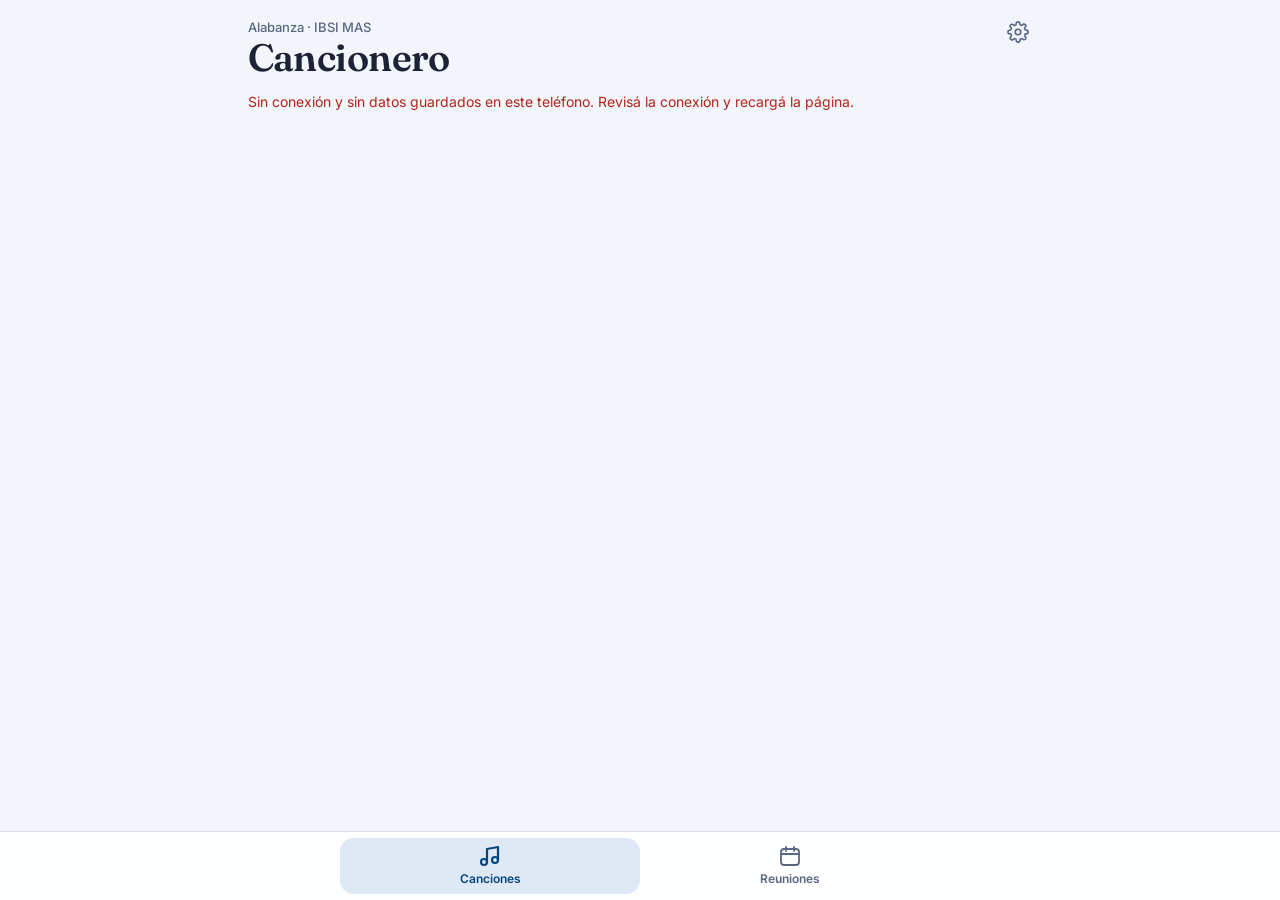
==== commit 6bc60c4e: "v66: colores en tokens del tema, hoja "¿Qué versión?" y 3 direcciones visuales - css/app.css, js/app" ====
--- a/index.html
+++ b/index.html
@@ -14,6 +14,11 @@
 <link rel="preconnect" href="https://fonts.gstatic.com" crossorigin>
 <link href="https://fonts.googleapis.com/css2?family=Fraunces:opsz,wght@9..144,500;9..144,600&family=Inter:wght@400;500;600;700&family=JetBrains+Mono:wght@500;700&display=swap" rel="stylesheet">
 <link rel="stylesheet" href="css/app.css">
+<script>/* Modo claro u oscuro elegido en Ajustes (solo este dispositivo); antes de pintar, para que no parpadee. */
+try { var t = JSON.parse(localStorage.getItem("cancionero:prefs") || "{}").tema; if (t === "light" || t === "dark") { document.documentElement.dataset.theme = t;
+  var ms = document.querySelectorAll('meta[name="theme-color"]'), c = "";
+  ms.forEach(function (m) { m.setAttribute("data-orig", m.content); if (m.media.indexOf(t) >= 0) c = m.content; });
+  ms.forEach(function (m) { m.content = c; }); } } catch (e) {}</script>
 </head>
 <body data-screen="c">
 <header class="top">
--- a/css/app.css
+++ b/css/app.css
@@ -9,6 +9,11 @@
   --r-sm: 8px; --r: 12px;
   --gut: max(4.5vw, 16px);
   --ease: cubic-bezier(.2, .7, .2, 1);
+  --on-acc: #fff; --on-danger: #fff; --on-hero-chip: #06457f; --hero-line: rgba(255, 255, 255, .14); --hero-chip-bg: rgba(168, 196, 236, .2);
+  --key-up: #0474c4; --on-key-up: #fff; --key-dn: #06457f; --on-key-dn: #fff; --sel: #0474c4; --on-sel: #fff;
+  --ok: #2f9e5b; --swipe: #c0392b; --veil: rgba(20, 24, 40, .38);
+  --sh-hero: rgba(6, 69, 127, .8); --sh-lift: rgba(6, 69, 127, .45); --sh-sugg: rgba(6, 69, 127, .5); --sh-pop: rgba(29, 34, 54, .5);
+  --print-paper: #fff; --print-ink: #000; --print-mute: #444; --print-ch: #0a3d8f;
 }
 @media (prefers-color-scheme: dark) {
   :root:not([data-theme="light"]) {
@@ -16,6 +21,7 @@
     --bg: #1c2031; --card: #262b40; --ink: #e8ecf5; --mute: #9aa6c0; --line: #353d58;
     --ch: #a8c4ec; --ch-soft: #2d3a5c; --acc: #a8c4ec; --acc-soft: #2d3a5c; --sec: #ff9a5c; --danger: #ff6b5e;
     --hero: #06457f; --hero-ink: #f2f5fa; --hero-chip: #a8c4ec;
+    --on-acc: #1c2031; --key-up: #a8c4ec; --on-key-up: #1c2031; --key-dn: #5379ae; --on-key-dn: #fff; --sel: #a8c4ec; --on-sel: #1c2031;
   }
 }
 :root[data-theme="dark"] {
@@ -23,11 +29,12 @@
   --bg: #1c2031; --card: #262b40; --ink: #e8ecf5; --mute: #9aa6c0; --line: #353d58;
   --ch: #a8c4ec; --ch-soft: #2d3a5c; --acc: #a8c4ec; --acc-soft: #2d3a5c; --sec: #ff9a5c; --danger: #ff6b5e;
   --hero: #06457f; --hero-ink: #f2f5fa; --hero-chip: #a8c4ec;
+  --on-acc: #1c2031; --key-up: #a8c4ec; --on-key-up: #1c2031; --key-dn: #5379ae; --on-key-dn: #fff; --sel: #a8c4ec; --on-sel: #1c2031;
 }
 
 * { box-sizing: border-box; min-width: 0; }
 html { -webkit-text-size-adjust: 100%; }
-body { margin: 0; background: var(--bg); color: var(--ink); font: 16px/1.5 Inter, system-ui, sans-serif; overflow-x: clip; min-height: 100dvh; display: flex; flex-direction: column; }
+body { margin: 0; background: var(--bg); color: var(--ink); font: 16px/1.5 Inter, system-ui, sans-serif; overflow-x: clip; min-height: 100dvh; min-height: var(--alto, 100dvh); display: flex; flex-direction: column; }
 [hidden] { display: none !important; }
 button, input, select { font: inherit; color: inherit; }
 button { cursor: pointer; }
@@ -39,6 +46,7 @@
 .top h1 { font: 600 clamp(28px, 6vw, 38px)/1.05 Fraunces, Georgia, serif; margin: 0; letter-spacing: -.015em; }
 .church { color: var(--mute); font-size: 13px; order: -1; font-weight: 500; padding-right: 48px; }
 .top { position: relative; }
+body[data-screen="ajustes"] .cfg { display: none; }
 .gear { position: absolute; right: calc(var(--gut) - 8px); top: calc(10px + env(safe-area-inset-top)); width: 44px; height: 44px; display: grid; place-items: center; border-radius: 50%; color: var(--mute); }
 .gear svg { width: 22px; height: 22px; fill: none; stroke: currentColor; stroke-width: 1.8; stroke-linecap: round; stroke-linejoin: round; }
 .gear:hover, .gear:focus-visible { background: var(--acc-soft); color: var(--acc); }
@@ -55,17 +63,17 @@
 .loading { color: var(--mute); }
 
 /* ---------- Próxima reunión (lo primero que ve la banda) ---------- */
-.next { all: unset; box-sizing: border-box; cursor: pointer; display: grid; gap: 10px; width: 100%; margin: 10px 0 6px; padding: 18px 18px 16px; border-radius: 20px; background: var(--hero); color: var(--hero-ink); box-shadow: 0 12px 30px -16px rgba(6, 69, 127, .8); transition: transform .15s var(--ease); }
+.next { all: unset; box-sizing: border-box; cursor: pointer; display: grid; gap: 10px; width: 100%; margin: 10px 0 6px; padding: 18px 18px 16px; border-radius: 20px; background: var(--hero); color: var(--hero-ink); box-shadow: 0 12px 30px -16px var(--sh-hero); transition: transform .15s var(--ease); }
 .next:active { transform: scale(.985); }
 .next:focus-visible { outline: 3px solid var(--acc); outline-offset: 3px; }
 .next-top { display: flex; justify-content: space-between; align-items: center; }
-.next-when { padding: 3px 10px; border-radius: 99px; background: var(--hero-chip); color: #06457f; font-weight: 700; font-size: 13px; }
+.next-when { padding: 3px 10px; border-radius: 99px; background: var(--hero-chip); color: var(--on-hero-chip); font-weight: 700; font-size: 13px; }
 .next-date { font-size: 13px; opacity: .75; }
 .next-name { font: 600 clamp(24px, 6vw, 30px)/1.1 Fraunces, Georgia, serif; }
 .next-who { display: flex; align-items: center; gap: 8px; font-size: 14px; opacity: .9; }
-.next-songs { display: grid; gap: 6px; padding: 10px 0 2px; border-top: 1px solid rgba(255, 255, 255, .14); }
+.next-songs { display: grid; gap: 6px; padding: 10px 0 2px; border-top: 1px solid var(--hero-line); }
 .next-songs span { display: flex; align-items: center; gap: 10px; font-size: 15px; }
-.next-songs i { font: normal 700 13px "JetBrains Mono", monospace; min-width: 36px; text-align: center; padding: 2px 6px; border-radius: 7px; background: rgba(168, 196, 236, .2); color: var(--hero-chip); }
+.next-songs i { font: normal 700 13px "JetBrains Mono", monospace; min-width: 36px; text-align: center; padding: 2px 6px; border-radius: 7px; background: var(--hero-chip-bg); color: var(--hero-chip); }
 .next-songs .more { opacity: .7; font-size: 14px; padding-left: 2px; }
 .next-go { display: flex; align-items: center; justify-content: flex-end; gap: 2px; font-weight: 600; font-size: 14px; color: var(--hero-chip); }
 .next-go svg { width: 18px; height: 18px; fill: none; stroke: currentColor; stroke-width: 2.2; stroke-linecap: round; stroke-linejoin: round; }
@@ -149,13 +157,28 @@
 .lines .mix.at { font-family: Inter, system-ui, sans-serif; white-space: pre-wrap; }
 .lines .sec { font-family: Inter, sans-serif; font-weight: 600; color: var(--sec); margin-top: .8em; font-size: .85em; }
 .lines .sec:first-child { margin-top: 0; }
+.lines .parte + .parte { margin-top: 1.1em; }
+.lines .parte > .sec:first-child { margin-top: 0; }
+.lines .sec.inl { display: flex; flex-wrap: nowrap; gap: .2em 1em; align-items: baseline; white-space: nowrap; width: max-content; max-width: none; }
+.lines .sec.inl .ch, .lines .sec.inl .mix { font-family: "JetBrains Mono", ui-monospace, monospace; font-size: calc(1em / .85); white-space: pre; }
+.lines .modi { font-family: Inter, sans-serif; font-weight: 700; font-size: .95em; color: var(--acc); }
+.lines .sec .modi { font-size: 1em; }
+.lines .sec.cacl { display: flex; flex-wrap: wrap; gap: 0 .6em; align-items: baseline; white-space: normal; }
+.lines .sec.cacl .tit { display: inline-flex; gap: 1em; align-items: baseline; white-space: nowrap; }
+.lines .sec .acl { font-family: "JetBrains Mono", ui-monospace, monospace; font-weight: 400; font-size: .74em; color: var(--ink); white-space: pre-wrap; min-width: 0; }
+.lines.singer .sec .acl { font-family: Inter, system-ui, sans-serif; font-size: .85em; }
+#print .sec .acl { color: var(--print-ink); font-weight: 400; }
 .lines .gap { min-height: .4em; }
+.lines .medsep { font-family: Fraunces, Georgia, serif; font-weight: 700; font-size: 1.05em; color: var(--ink); border-top: 1px solid var(--line); padding-top: .5em; margin: 1.4em 0 .5em; white-space: normal; }
+.lines .medsep:first-child { border-top: 0; padding-top: 0; margin-top: 0; }
 .lines.singer { font-family: Inter, system-ui, sans-serif; line-height: 1.5; }
 .lines.singer div { white-space: pre-wrap; }
 .lines.singer .sec { font-size: .7em; margin-top: 1em; }
 .lines.singer.measure div { white-space: pre; width: max-content; }
 
 /* Anterior / Siguiente */
+.sheetend { margin-top: 24px; }
+.sheetend button { font-weight: 600; font-size: 14px; min-height: 44px; padding: 0 16px; border-radius: var(--r-sm); border: 1px solid var(--line); background: var(--card); color: var(--ink); }
 .snav { display: grid; grid-template-columns: 1fr 1fr; gap: 10px; margin: 32px 0 8px; }
 .snav button { display: grid; gap: 2px; align-content: center; text-align: left; padding: 14px; min-height: 72px; border-radius: var(--r); border: 1px solid var(--line); background: var(--card); font-weight: 600; transition: transform .12s var(--ease), border-color .15s; }
 .snav button:active { transform: scale(.98); }
@@ -164,11 +187,9 @@
 .snav .nx small { color: var(--acc); }
 
 /* ---------- Botones y formularios ---------- */
-.primary { font-weight: 600; font-size: 15px; min-height: 44px; padding: 0 18px; border-radius: 10px; border: 0; background: var(--acc); color: #fff; margin: 12px 0; transition: transform .1s, filter .15s; }
-:root[data-theme="dark"] .primary { color: #1c2031; }
-@media (prefers-color-scheme: dark) { :root:not([data-theme="light"]) .primary { color: #1c2031; } }
+.primary { font-weight: 600; font-size: 15px; min-height: 44px; padding: 0 18px; border-radius: 10px; border: 0; background: var(--acc); color: var(--on-acc); margin: 12px 0; transition: transform .1s, filter .15s; }
 .primary:active { transform: scale(.98); }
-.danger { font-weight: 600; font-size: 14px; min-height: 40px; padding: 0 12px; border-radius: var(--r-sm); border: 0; background: var(--danger); color: #fff; }
+.danger { font-weight: 600; font-size: 14px; min-height: 40px; padding: 0 12px; border-radius: var(--r-sm); border: 0; background: var(--danger); color: var(--on-danger); }
 .err { color: var(--danger); font-size: 14px; margin: 0; }
 .err:empty { display: none; }
 
@@ -185,12 +206,27 @@
 .askf input::placeholder { letter-spacing: normal; }
 .askf .primary { margin: 0; min-height: 40px; }
 .askf button:not(.primary):not(.danger) { font-weight: 600; font-size: 14px; min-height: 40px; padding: 0 12px; border-radius: var(--r-sm); border: 1px solid var(--line); background: var(--bg); }
-.askf.confirm { border-color: var(--danger); }
+.askf.confirm { display: block; }
+.askf.confirm.peligro { border-color: var(--danger); }
+.askf.confirm .cq { margin: 0 0 10px; }
+.askf.confirm .cbtn { display: flex; justify-content: flex-end; gap: 8px; }
+.askf.confirm .cbtn button { margin: 0; min-height: 40px; }
+#dd-c .askf.confirm { margin: 8px 0 0; }
+button.stamp.volver { font: inherit; cursor: pointer; border-style: solid; box-shadow: 0 2px 0 var(--ch); }
+button.stamp.volver:active { transform: translateY(2px); box-shadow: none; }
+button.stamp.volver .stamp-l { opacity: 1; white-space: nowrap; }
 
 /* ---------- Edición ---------- */
 .list li.ed { padding: 12px 4px; border-bottom: 1px solid var(--line); }
 .edh { display: flex; justify-content: space-between; align-items: center; gap: 8px; }
-.edh > b { display: flex; align-items: center; }
+.edn { display: flex; align-items: center; min-width: 0; flex: 1 1 auto; min-height: 44px; padding: 0; border: 0; background: none; color: var(--ink); font: inherit; font-weight: 700; text-align: left; cursor: pointer; }
+.edn .edt { min-width: 0; }
+.edn .edt.med { display: grid; flex: 0 1 auto; line-height: 1.3; }
+.edn .edt.med .nm { white-space: nowrap; overflow: hidden; text-overflow: ellipsis; min-width: 0; }
+.edn .edt.med .medtag { justify-self: start; margin: 3px 0 0; padding: 0 6px; font-size: 10px; line-height: 1.5; vertical-align: 0; }
+.edn svg { flex: none; width: 18px; height: 18px; margin-left: 4px; fill: none; stroke: var(--mute); stroke-width: 2; stroke-linecap: round; stroke-linejoin: round; }
+.edn:hover .edt { text-decoration: underline; text-underline-offset: 3px; }
+.edh .medtag { flex: none; }
 .tools { flex: none; display: flex; align-items: center; gap: 3px; }
 .tools button { font-weight: 600; font-size: 13px; height: 36px; min-width: 36px; padding: 0 6px; border-radius: var(--r-sm); border: 1px solid var(--line); background: var(--card); }
 .repc { display: inline-flex; align-items: center; margin-right: 4px; }
@@ -198,29 +234,168 @@
 .edr { display: flex; gap: 10px; flex-wrap: wrap; align-items: end; margin-top: 8px; }
 .edr label { display: grid; gap: 2px; font-size: 12px; color: var(--mute); }
 .edr > button { font-weight: 600; font-size: 14px; min-height: 44px; padding: 0 12px; border-radius: var(--r-sm); border: 1px solid var(--line); background: var(--card); }
+/* Editar reunión: Tono, Dirige y Editar en una sola línea; Dirige ocupa lo que sobra. */
+/* Botón principal en una fila: mismo alto y sin margen que los demás, con su color (si no, .edr > button le pone el fondo de tarjeta). */
+.edr > .primary { margin: 0; background: var(--acc); border-color: var(--acc); }
+.edr > button { align-self: end; }
+.edr.una { flex-wrap: nowrap; }
+.edr.una label:nth-child(2) { flex: 1 1 0; }
+.edr.una label:nth-child(2) select { width: 100%; }
+.edr.una > button { flex: none; }
 .sugg { margin: -6px 0 0; border: 1px solid var(--line); border-radius: 10px; background: var(--card); padding: 0 10px; }
 .sugg:empty { display: none; }
 .sugg li:last-child .row { border-bottom: 0; }
 
-.pv { all: unset; box-sizing: border-box; cursor: pointer; display: grid; gap: 2px; flex: 1; min-height: 40px; padding: 2px 0; }
-.pv small { color: var(--mute); font-size: 13px; white-space: nowrap; overflow: hidden; text-overflow: ellipsis; }
-.pv b::after { content: " ▾"; color: var(--mute); font-size: .8em; display: inline-block; transition: transform .2s var(--ease); }
-li.open .pv b::after { transform: rotate(180deg); }
+.modbox { margin: 10px 0 4px; }
+.modbox .hint { margin: -6px 0 0 32px; }
+.modbox .edr { margin-top: 4px; }
+.sw { display: flex; align-items: center; gap: 10px; min-height: 44px; font-weight: 600; font-size: 16px; }
+.sw input { width: 22px; height: 22px; margin: 0; accent-color: var(--acc); flex: none; }
+
+/* Partes de una canción: tarjeta compacta. Manija | título + repeticiones | chip de tono | ⋯ ; abajo, la primera línea de letra. */
+.pl { list-style: none; margin: 14px 0 0; padding: 0; display: grid; gap: 8px; }
+.pc { display: grid; grid-template-columns: 30px minmax(0, 1fr) auto 40px; grid-template-areas: "s s s s" "h t k m" "h l l l" "h x x x" "h b b b";
+      align-items: center; column-gap: 6px; padding: 8px 2px 10px 0; background: var(--card); border: 1px solid var(--line); border-radius: 14px; }
+.pc.tr { background: transparent; border-style: dashed; }
+.pc.tr .t b { font-weight: 500; color: var(--mute); }
+.pc .h { grid-area: h; align-self: stretch; display: grid; place-items: center; padding: 0; color: var(--mute); cursor: grab; touch-action: none; border: 0; background: none; border-radius: 10px; }
+.pc .h svg { width: 18px; height: 18px; stroke: currentColor; stroke-width: 2; stroke-linecap: round; fill: none; }
+.pc .t { grid-area: t; display: flex; align-items: center; gap: 8px; min-height: 36px; }
+.pc .t b { font-weight: 600; font-size: 16px; white-space: nowrap; overflow: hidden; text-overflow: ellipsis; }
+.pc .pv { all: unset; grid-area: l; cursor: pointer; color: var(--mute); font-size: 13.5px; white-space: nowrap; overflow: hidden; text-overflow: ellipsis; padding: 2px 10px 2px 0; margin-top: -2px; }
+.pc .pv:focus-visible { outline: 3px solid var(--acc); outline-offset: 2px; border-radius: 4px; }
+.pc.open .pv { color: var(--ink); }
+.pc .x { grid-area: x; color: var(--mute); font-size: 12.5px; margin-top: 3px; }
+.pc .x i { font-style: normal; font-family: "JetBrains Mono", monospace; font-weight: 700; color: var(--ch); }
+.pc .pvb { grid-area: b; padding-right: 10px; }
+/* Medley: nombre de la canción arriba de su primera parte (igual que el separador de la hoja) */
+.pc .so { grid-area: s; display: flex; align-items: center; gap: 2px; margin: 0 10px 6px 0; padding-bottom: 6px; border-bottom: 1px solid var(--line); font: 700 15px/1.25 Fraunces, Georgia, serif; color: var(--ink); }
+.pc .so > span { padding-left: 12px; }
+.pc .so .sh + span { padding-left: 0; }
+/* Manija de una canción entera (medley) y de la lista al crear el medley */
+.sh { flex: none; width: 30px; height: 36px; display: grid; place-items: center; padding: 0; border: 0; background: none; color: var(--mute); cursor: grab; touch-action: none; border-radius: 8px; }
+.sh svg { width: 18px; height: 18px; stroke: currentColor; stroke-width: 2; stroke-linecap: round; fill: none; }
+.pl.grupo .pc.lift { scale: 1; rotate: 0deg; }
+.medsel.drag li:not(.lift) { transition: translate .18s var(--ease); }
+.medsel li.lift { position: relative; z-index: 2; box-shadow: 0 10px 24px -12px var(--sh-lift); outline: 1px solid var(--ch); }
+.medtag { display: inline-block; margin-left: 8px; padding: 1px 7px; border-radius: 9px; background: var(--acc-soft); color: var(--acc); font: 600 11px/1.6 Inter, sans-serif; vertical-align: 2px; }
+/* Crear medley */
+.medbox { display: grid; gap: 10px; padding: 12px; border: 1px solid var(--line); border-radius: var(--r); background: var(--card); }
+.medbox .hint { margin: 0; }
+.medsel { list-style: none; margin: 0; padding: 0; display: grid; gap: 6px; }
+.medsel:empty { display: none; }
+.medsel li { display: flex; align-items: center; gap: 8px; min-height: 44px; padding: 0 4px 0 8px; border-radius: var(--r-sm); background: var(--bg); }
+.medsel li .num { margin-right: 0; }
+.medsel li b { flex: 1; font-weight: 600; white-space: nowrap; overflow: hidden; text-overflow: ellipsis; }
+.medsel li button { flex: none; width: 40px; height: 40px; border: 0; border-radius: 50%; background: none; color: var(--mute); }
+.medbox .edr { margin-top: 0; }
+.medbox .edr .primary { margin: 0; }
+.rp { flex: none; font-weight: 700; font-size: 12.5px; height: 26px; min-width: 34px; padding: 0 7px; border-radius: 13px; border: 1px solid var(--line); background: none; color: var(--mute); }
+.rp.mas { color: var(--ch); border-color: color-mix(in srgb, var(--ch) 45%, var(--line)); background: var(--ch-soft); }
+/* Chip de tono: lo único con color fuerte, para ver de un vistazo dónde cambia el tono. */
+.k { grid-area: k; font: 700 15px/1 "JetBrains Mono", monospace; height: 36px; min-width: 50px; padding: 0 12px; border-radius: 18px; border: 0; background: var(--ch-soft); color: var(--ch); display: inline-flex; align-items: center; justify-content: center; white-space: nowrap; }
+.k.up { background: var(--key-up); color: var(--on-key-up); }
+.k.dn { background: var(--key-dn); color: var(--on-key-dn); }
+.pc .m { grid-area: m; width: 40px; height: 40px; padding: 0; border: 0; background: none; border-radius: 50%; color: var(--mute); font-size: 20px; line-height: 1; }
+.pc .m[aria-expanded="true"] { background: var(--acc-soft); color: var(--acc); }
+/* Arrastrando: la tarjeta se levanta y las demás le hacen lugar. */
+.pl.drag .pc:not(.lift) { transition: translate .18s var(--ease); }
+.pc.lift { position: relative; z-index: 2; scale: 1.02; rotate: -.6deg; border-color: var(--ch); box-shadow: 0 14px 30px -12px var(--sh-lift); }
+.pc.lift .h { cursor: grabbing; }
+/* Menús chicos (⋯ y repeticiones) */
+.pop { position: fixed; z-index: 20; background: var(--card); border: 1px solid var(--line); border-radius: 12px; box-shadow: 0 16px 36px -18px var(--sh-pop); padding: 6px; }
+.pop.menu { min-width: 220px; max-width: calc(100vw - 16px); }
+.pop.menu button { display: flex; width: 100%; align-items: center; min-height: 44px; padding: 0 12px; border: 0; background: none; border-radius: 8px; font-size: 15px; text-align: left; }
+.pop.menu button.del { color: var(--danger); }
+.pop .sep { height: 1px; background: var(--line); margin: 4px 6px; }
+.pop label { display: flex; align-items: center; gap: 10px; min-height: 44px; padding: 0 12px; font-size: 14px; }
+.pop label input { width: 20px; height: 20px; margin: 0; accent-color: var(--acc); flex: none; }
+.pop.step { display: flex; align-items: center; gap: 4px; padding: 4px; }
+.pop.step button { width: 44px; height: 44px; border: 0; border-radius: 8px; background: none; font-size: 20px; font-weight: 600; }
+.pop.step b { min-width: 40px; text-align: center; font-size: 16px; color: var(--ch); }
+/* Hoja de abajo: tono de una parte */
+/* (.tsheet y no .sheet: .sheet es la hoja de la canción) */
+.tsheetw .veil { position: fixed; inset: 0; z-index: 30; background: var(--veil); }
+.tsheet { position: fixed; left: 0; right: 0; bottom: 0; z-index: 31; max-width: 560px; margin: 0 auto; background: var(--card); border-radius: 20px 20px 0 0; padding: 8px var(--gut) calc(18px + env(safe-area-inset-bottom)); }
+.tsheet .bar { width: 40px; height: 4px; border-radius: 2px; background: var(--line); margin: 0 auto 12px; }
+.tsheet h3 { margin: 0; font: 600 20px/1.2 Fraunces, Georgia, serif; }
+.tsheet p { margin: 2px 0 12px; color: var(--mute); font-size: 13px; }
+.tsheet h4 { margin: 16px 0 6px; font-size: 13px; font-weight: 600; color: var(--mute); }
+.tsheet .rel { display: grid; grid-template-columns: repeat(4, 1fr); gap: 6px; }
+.tsheet .keys { display: grid; grid-template-columns: repeat(6, 1fr); gap: 6px; }
+.tsheet .rel button, .tsheet .keys button { font: 700 15px/1 "JetBrains Mono", monospace; height: 46px; border-radius: 10px; border: 1px solid var(--line); background: var(--bg); color: var(--ink); display: grid; place-items: center; align-content: center; gap: 3px; padding: 0; }
+.tsheet .keys button { height: 42px; position: relative; }
+.tsheet .rel button small { font: 500 10.5px Inter, sans-serif; color: var(--mute); }
+.tsheet .rel button[aria-pressed="true"], .tsheet .keys button[aria-pressed="true"] { background: var(--sel); border-color: var(--sel); color: var(--on-sel); }
+.tsheet .rel button[aria-pressed="true"] small { color: var(--on-sel); opacity: .85; }
+.tsheet .keys button.orig::after { content: ""; position: absolute; bottom: 5px; left: 50%; margin-left: -2px; width: 4px; height: 4px; border-radius: 50%; background: var(--sec); }
+.tsheet .orig-n { display: flex; align-items: center; gap: 6px; margin-top: 8px; font-size: 12px; color: var(--mute); }
+.tsheet .orig-n::before { content: ""; width: 4px; height: 4px; border-radius: 50%; background: var(--sec); }
+.tsheet .ok { width: 100%; margin-top: 14px; }
+.tsheet button.ok:not(.primary) { min-height: 44px; border-radius: var(--r-sm); border: 1px solid var(--line); background: var(--card); color: var(--ink); font-weight: 600; font-size: 14px; }
+.tsheet .vars { display: grid; gap: 6px; }
+.tsheet .vars button { display: grid; gap: 2px; text-align: left; min-height: 52px; padding: 8px 12px; border-radius: 10px; border: 1px solid var(--line); background: var(--bg); color: var(--ink); }
+.tsheet .vars button b { font-weight: 600; }
+.tsheet .vars button small { font: 500 13px "JetBrains Mono", monospace; color: var(--mute); white-space: nowrap; overflow: hidden; text-overflow: ellipsis; }
+.tsheet .vars button[aria-pressed="true"] { background: var(--sel); border-color: var(--sel); color: var(--on-sel); }
+.tsheet .vars button[aria-pressed="true"] small { color: var(--on-sel); opacity: .85; }
+/* Acordes de los músicos: ✎ junto al nombre de la canción → modo edición (las partes se tocan para editarlas). */
+.edm { position: relative; display: inline-grid; place-items: center; width: 34px; height: 34px; margin-left: 6px; vertical-align: middle; border-radius: 50%; border: 0; background: none; color: var(--mute); font: 600 17px/1 Inter, sans-serif; }
+.edm:hover { background: var(--acc-soft); color: var(--acc); }
+.edm.on { background: var(--ch); color: var(--card); }
+.edbar { display: flex; align-items: center; justify-content: space-between; gap: 12px; margin: 0 0 14px; padding: 8px 8px 8px 14px; border-radius: 12px; background: var(--ch-soft); color: var(--ink); font-size: 13px; line-height: 1.35; }
+.edbar b { display: block; font-size: 14px; color: var(--ch); }
+.edbar .primary { margin: 0; flex: none; }
+.lines .edp { cursor: pointer; border-radius: 6px; box-shadow: inset 3px 0 0 var(--ch); background: color-mix(in srgb, var(--ch-soft) 55%, transparent); padding: 2px 0 4px 10px; }
+.lines .edp:hover, .lines .edp:active { background: var(--ch-soft); }
+.lines .edp:focus-visible { outline: 2px solid var(--ch); outline-offset: 2px; }
+.lines .edtag { display: block; font: 600 11px/1.4 Inter, sans-serif; color: var(--ch); white-space: normal; min-height: 0; }
+.tsheet.acsheet { height: 92dvh; max-height: 92dvh; box-sizing: border-box; overflow-y: auto; overscroll-behavior: contain; }
+.acx { overflow-x: auto; margin: 0 calc(-1 * var(--gut)); padding: 2px var(--gut) 6px; }
+.acg { width: var(--w); min-width: 100%; font: 15px/1.3 "JetBrains Mono", ui-monospace, monospace; }
+.acg .acf { display: block; width: 100%; box-sizing: border-box; font: 700 15px/1.3 "JetBrains Mono", ui-monospace, monospace; color: var(--ch); background: var(--ch-soft); border: 1px solid transparent; border-radius: 6px; padding: 5px 6px; margin-top: 6px; white-space: pre; }
+.acg .acf:focus { outline: none; border-color: var(--ch); background: var(--bg); }
+.acg .acl { white-space: pre; padding: 2px 7px 0; min-height: 1.3em; }
+.acg .acl.mute { color: var(--mute); margin-top: 6px; }
+.acg .acgap { height: 10px; }
+.acsheet .acn, .tsheet .acn { display: grid; gap: 4px; margin-top: 14px; font-size: 13px; color: var(--mute); }
+.acsheet .acn input, .tsheet .acn input { min-height: 44px; padding: 0 12px; border-radius: 10px; border: 1px solid var(--line); background: var(--bg); color: var(--ink); font-size: 16px; }
+.acsheet .err { margin-top: 10px; }
+.acsheet .ok.primary { margin-bottom: 0; }
+.acsheet .acr { display: flex; flex-wrap: wrap; gap: 6px; }
+.acsheet .acr button, .acsheet .ach li button { min-height: 40px; padding: 0 14px; border-radius: 10px; border: 1px solid var(--line); background: var(--bg); color: var(--ink); font-weight: 600; font-size: 14px; }
+.acsheet .ach { margin-top: 14px; font-size: 14px; }
+.acsheet .ach summary { min-height: 40px; display: flex; align-items: center; cursor: pointer; color: var(--mute); font-weight: 600; font-size: 13px; }
+.acsheet .ach ul { list-style: none; margin: 0; padding: 0; display: grid; gap: 6px; }
+.acsheet .ach li { display: flex; align-items: center; justify-content: space-between; gap: 10px; padding: 4px 0; border-bottom: 1px solid var(--line); }
+
+.varc { font: inherit; color: inherit; letter-spacing: inherit; text-transform: inherit; line-height: inherit; background: none; border: 0; padding: 0; margin: 0; cursor: pointer; display: inline; }
+.varc:focus-visible { outline: 2px solid var(--sec); outline-offset: 2px; border-radius: 2px; }
+.varc .vart { font-size: .75em; margin-left: 2px; opacity: .8; }
+
 .pvb { overflow: hidden; }
-.pvb-in { margin-top: 8px; padding: 8px 10px; border-left: 3px solid var(--sec); background: var(--card); border-radius: 0 8px 8px 0; font-size: 14px; line-height: 1.45; }
-@media (max-width: 520px) {
-  .parts .edh { flex-wrap: wrap; }
-  .parts .pv { flex-basis: 100%; }
-  .parts .tools { width: 100%; justify-content: flex-end; }
-}
+.pvb-in { margin-top: 8px; padding: 8px 10px; border-left: 3px solid var(--sec); background: var(--bg); border-radius: 0 8px 8px 0; font-size: 14px; line-height: 1.45; }
 
 /* ---------- Línea de estado ---------- */
 .status { display: flex; align-items: center; gap: 8px; flex-wrap: wrap; width: 100%; max-width: 900px; margin: 0 auto; padding: 10px var(--gut) calc(12px + env(safe-area-inset-bottom)); color: var(--mute); font-size: 13px; border-top: 1px solid var(--line); }
-.status .dot { width: 8px; height: 8px; border-radius: 50%; background: #2f9e5b; }
+.status .dot { width: 8px; height: 8px; border-radius: 50%; background: var(--ok); }
 .status[data-online="false"] .dot { background: var(--sec); }
 .status button { font-weight: 600; font-size: 13px; min-height: 34px; padding: 0 10px; border-radius: var(--r-sm); border: 1px solid var(--line); background: var(--card); }
 .status .demo { margin-left: auto; padding: 2px 8px; border-radius: 99px; background: var(--acc-soft); color: var(--acc); font-weight: 600; font-size: 12px; }
 
+.edtit { display: flex; align-items: center; gap: 4px; }
+.edtit .title { margin-right: 0; }
+.cfg { flex: none; width: 40px; height: 40px; display: grid; place-items: center; border: 0; border-radius: 50%; background: none; color: var(--mute); }
+.cfg svg { width: 20px; height: 20px; fill: none; stroke: currentColor; stroke-width: 1.8; stroke-linecap: round; stroke-linejoin: round; }
+.cfg:hover, .cfg:focus-visible { background: var(--acc-soft); color: var(--acc); }
+.tsheet .form { margin: 8px 0 0; }
+.tsheet .adk { font-size: 13px; color: var(--mute); }
+.tsheet .adh { margin-top: 12px; font-size: 12px; color: var(--mute); }
+.tsheet .adh summary { cursor: pointer; min-height: 32px; display: flex; align-items: center; }
+.tsheet .adh ul { list-style: none; margin: 4px 0 0; padding: 0; display: grid; gap: 3px; max-height: 30vh; overflow: auto; }
+.toast button { border: 0; background: none; color: inherit; font: inherit; font-weight: 700; text-decoration: underline; padding: 6px 4px; min-height: 32px; }
+.pl > .pc, .medsel li { touch-action: pan-y; }
+.pc.swipe, .medsel li.swipe { position: relative; z-index: 2; box-shadow: inset -4px 0 0 var(--swipe); }
 .toast { position: fixed; left: 50%; bottom: calc(20px + env(safe-area-inset-bottom)); transform: translateX(-50%); max-width: calc(100% - 32px); padding: 10px 16px; border-radius: 10px; background: var(--ink); color: var(--bg); font-size: 14px; z-index: 10; }
 
 /* ---------- Transiciones entre pantallas ---------- */
@@ -244,12 +419,92 @@
 .mode svg .bk { fill: var(--ch); }
 .mode [data-mode="c"] svg .bk, .modebtn svg .bk { fill: currentColor; }
 /* Lista de canciones para agregar: desplegable con scroll */
-.sugg { max-height: min(55vh, 420px); overflow-y: auto; overscroll-behavior: contain; box-shadow: 0 12px 24px -18px rgba(6, 69, 127, .5); }
+.sugg { max-height: min(55vh, 420px); overflow-y: auto; overscroll-behavior: contain; box-shadow: 0 12px 24px -18px var(--sh-sugg); }
 
 /* Ajustes */
 .status .cfg { margin-left: auto; color: var(--mute); font-weight: 600; text-decoration: none; padding: 6px 4px; }
 .status .demo + .cfg { margin-left: 0; }
 .adm { margin-top: 20px; display: grid; gap: 10px; justify-items: start; }
 .adm h3 { margin: 0; font-size: 15px; }
-.adm .ok { color: #2f9e5b; font-weight: 600; }
+.adm .sesion { display: flex; align-items: center; gap: 12px; flex-wrap: wrap; }
+.adm .sesion .hint { margin: 0; }
+.adm .sesion button { font-weight: 600; font-size: 14px; min-height: 40px; padding: 0 14px; border-radius: var(--r-sm); border: 1px solid var(--line); background: var(--card); color: var(--ink); }
+.glog { position: relative; display: inline-block; margin: 12px 0; }
+.glog #glog { margin: 0; min-width: 200px; }
+.glog .gbtn { position: absolute; inset: 0; opacity: .01; overflow: hidden; display: flex; align-items: center; }
+.glog:focus-within #glog, .glog:hover #glog { filter: brightness(1.08); }
+.glog:focus-within #glog { outline: 2px solid var(--acc); outline-offset: 2px; }
+.adm .hint { margin: -6px 0 0; }
+.seg { display: inline-flex; padding: 3px; gap: 2px; border: 1px solid var(--line); border-radius: 12px; background: var(--card); }
+.seg button { min-height: 40px; padding: 0 14px; border: 0; border-radius: 9px; background: none; color: var(--mute); font-weight: 600; font-size: 14px; }
+.seg button[aria-checked="true"] { background: var(--acc-soft); color: var(--acc); }
+.adm .ok { color: var(--ok); font-weight: 600; }
 .adm .fails { margin: 0; padding-left: 18px; font-size: 13px; color: var(--mute); }
+
+/* ---------- Imprimir / PDF ----------
+   Mientras se imprime, la copia limpia (#print) también se ve en pantalla con el ancho de la hoja,
+   así se miden los acordes que chocan y el alto de cada canción antes de abrir el diálogo.
+   @page sin márgenes: el navegador no agrega encabezado ni pie (fecha, título, URL, número de página);
+   el margen lo pone cada hoja, y se repite en cada página (box-decoration-break: clone). */
+#print { display: none; }
+@page { margin: 0; }
+body.imprimiendo > *:not(#print) { display: none !important; }
+body.imprimiendo { background: var(--print-paper); color: var(--print-ink); min-height: 0; display: block; }
+/* Se mide con el ancho del papel más angosto (A4, 210 mm), no con el de la pantalla: en el celular, medir a 375 px
+   partía los renglones y achicaba la letra de más. Sin tamaño en @page: el papel se elige en el diálogo. */
+body.imprimiendo #print { display: block; width: 210mm; max-width: none; margin: 0 auto; font: 11pt/1.3 Inter, system-ui, sans-serif; color: var(--print-ink); }
+#print .phoja { padding: 9mm 9mm; box-sizing: border-box; -webkit-box-decoration-break: clone; box-decoration-break: clone; }
+#print .pses { position: fixed; top: 3mm; left: 9mm; right: 9mm; margin: 0; font: 7.5pt/1 Inter, system-ui, sans-serif; color: var(--print-mute); white-space: nowrap; overflow: hidden; text-overflow: ellipsis; z-index: 1; }
+#print .phoja h2 { font: 700 15pt/1.2 Fraunces, Georgia, serif; margin: 0 0 4mm; text-align: center; white-space: nowrap; overflow: hidden; text-overflow: ellipsis; }
+#print .lines { font-size: 11pt; overflow: visible; padding: 0; }
+#print .lines.singer { font-size: 12pt; }
+#print .lines .pair { flex-wrap: wrap; }
+#print .lines div { white-space: pre-wrap; }
+#print .lines .sec.inl { white-space: nowrap; }
+#print .sec { color: var(--print-ink); font-weight: 700; }
+#print .sg > b, #print .ch, #print .mix, #print .modi { color: var(--print-ch); }
+#print .parte { break-inside: avoid; page-break-inside: avoid; }
+#print .medsep { color: var(--print-ink); break-after: avoid; page-break-after: avoid; }
+/* Más compacto que en pantalla, como los Word (interlineado sencillo, un renglón entre partes):
+   renglón de acordes pegado al de letra; una parte que va solo con su título ("[Coro 2]") ocupa ese renglón. */
+#print .lines { line-height: 1.15; }
+#print .lines div { min-height: 1.15em; }
+#print .lines .pair { margin-bottom: 0; }
+#print .lines .sg b { min-height: 1.1em; line-height: 1.1; }
+#print .lines .sg > span { min-height: 1.15em; }
+#print .lines .sec { margin-top: 0; }
+#print .parte + .parte { margin-top: .7em; }
+#print .parte.solo + .parte { margin-top: 0; }
+@media print {
+  body.imprimiendo #print { width: auto; }
+  #print .phoja + .phoja { break-before: page; page-break-before: always; }
+}
+
+/* Datos de la canción (intérprete, tono original, BPM) en la ficha */
+.datos { margin-top: 20px; background: var(--card); border: 1px solid var(--line); border-radius: 14px; padding: 12px 14px; }
+.datos h3 { margin: 0 0 6px; font-size: 13px; color: var(--mute); font-weight: 600; text-transform: uppercase; letter-spacing: .04em; }
+.datos dl { margin: 0; }
+.datos .dato { display: flex; align-items: center; gap: 10px; min-height: 44px; border-top: 1px solid var(--line); }
+.datos .dato:first-child { border-top: 0; }
+.datos dt { flex: 0 0 7.5em; color: var(--mute); font-size: 14px; }
+.datos dd { flex: 1; margin: 0; font-weight: 600; overflow-wrap: anywhere; }
+.datos dd i { font-weight: 400; color: var(--mute); }
+.datos .edd { min-width: 44px; min-height: 44px; border: 0; background: none; color: var(--mute); font-size: 18px; cursor: pointer; }
+.datos .ach { margin-top: 8px; font-size: 14px; }
+.datos .ach summary { min-height: 40px; display: flex; align-items: center; cursor: pointer; color: var(--mute); font-weight: 600; font-size: 13px; }
+.datos .ach ul { margin: 0; padding-left: 18px; }
+#dd-c { font-size: 15px; }
+
+/* La barra "Actualizado… / Actualizar" va solo en Ajustes (SPEC §8) */
+body:not([data-screen="ajustes"]) .status { display: none; }
+
+/* Editor de una parte entera (letra y acordes, como en el Word) */
+.acsheet .actx { display: block; width: 100%; box-sizing: border-box; margin-top: 10px; padding: 10px; font: 14px/1.45 "JetBrains Mono", ui-monospace, monospace; color: var(--ink); background: var(--bg); border: 1px solid var(--line); border-radius: 10px; white-space: pre; overflow-x: auto; resize: vertical; tab-size: 4; }
+.acsheet .actx:focus { outline: none; border-color: var(--ch); }
+.acsheet .acbt { display: flex; justify-content: flex-end; gap: 8px; margin-top: 12px; }
+.acsheet .acbt button { min-height: 44px; margin: 0; }
+.acsheet .acbt .neutro { font-weight: 600; font-size: 14px; padding: 0 14px; border-radius: var(--r-sm); border: 1px solid var(--line); background: var(--bg); color: var(--ink); }
+.acsheet .acpv { overflow-x: auto; padding: 8px 10px; border: 1px dashed var(--line); border-radius: 10px; background: var(--card); }
+.acsheet .acpv .lines { margin: 0; font-size: 14px; }
+.acsheet .acav { margin: 8px 0 0; padding-left: 18px; color: var(--danger); font-size: 13px; }
+.acsheet .acav:empty { display: none; }
